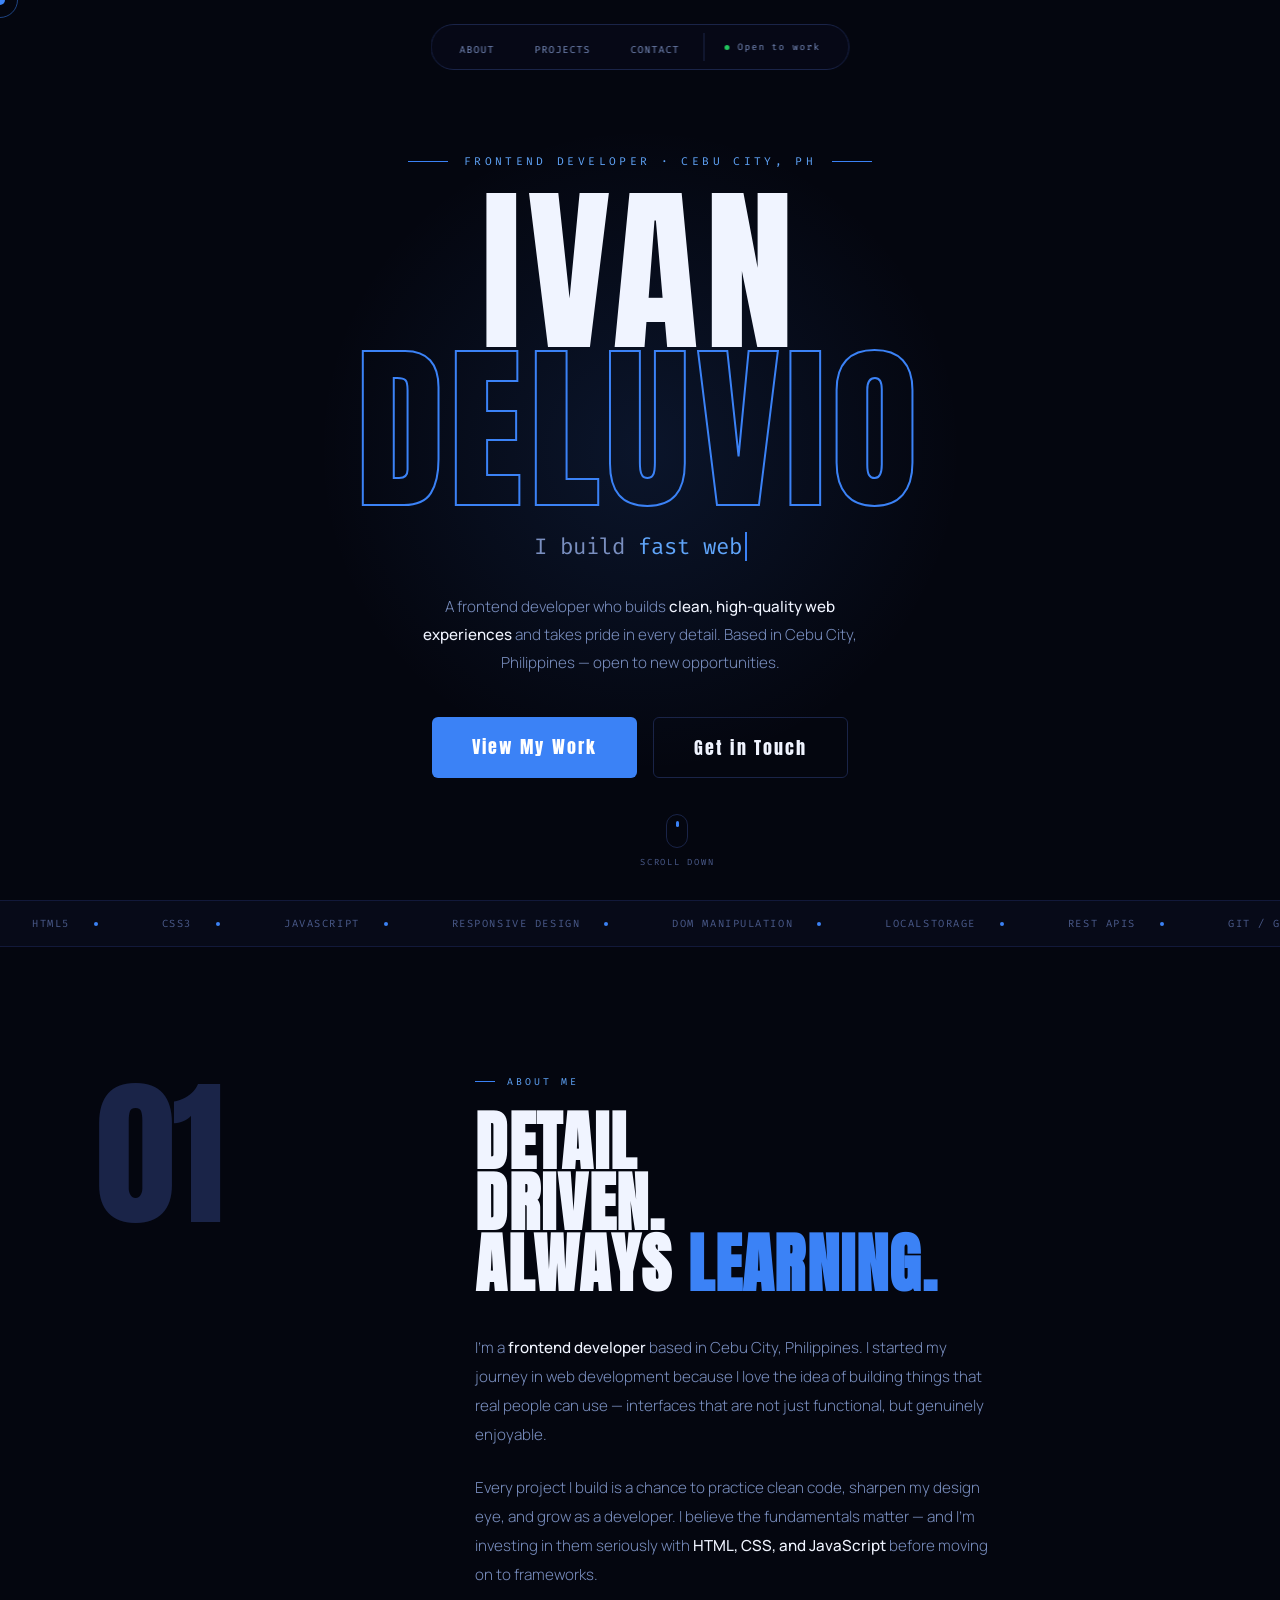
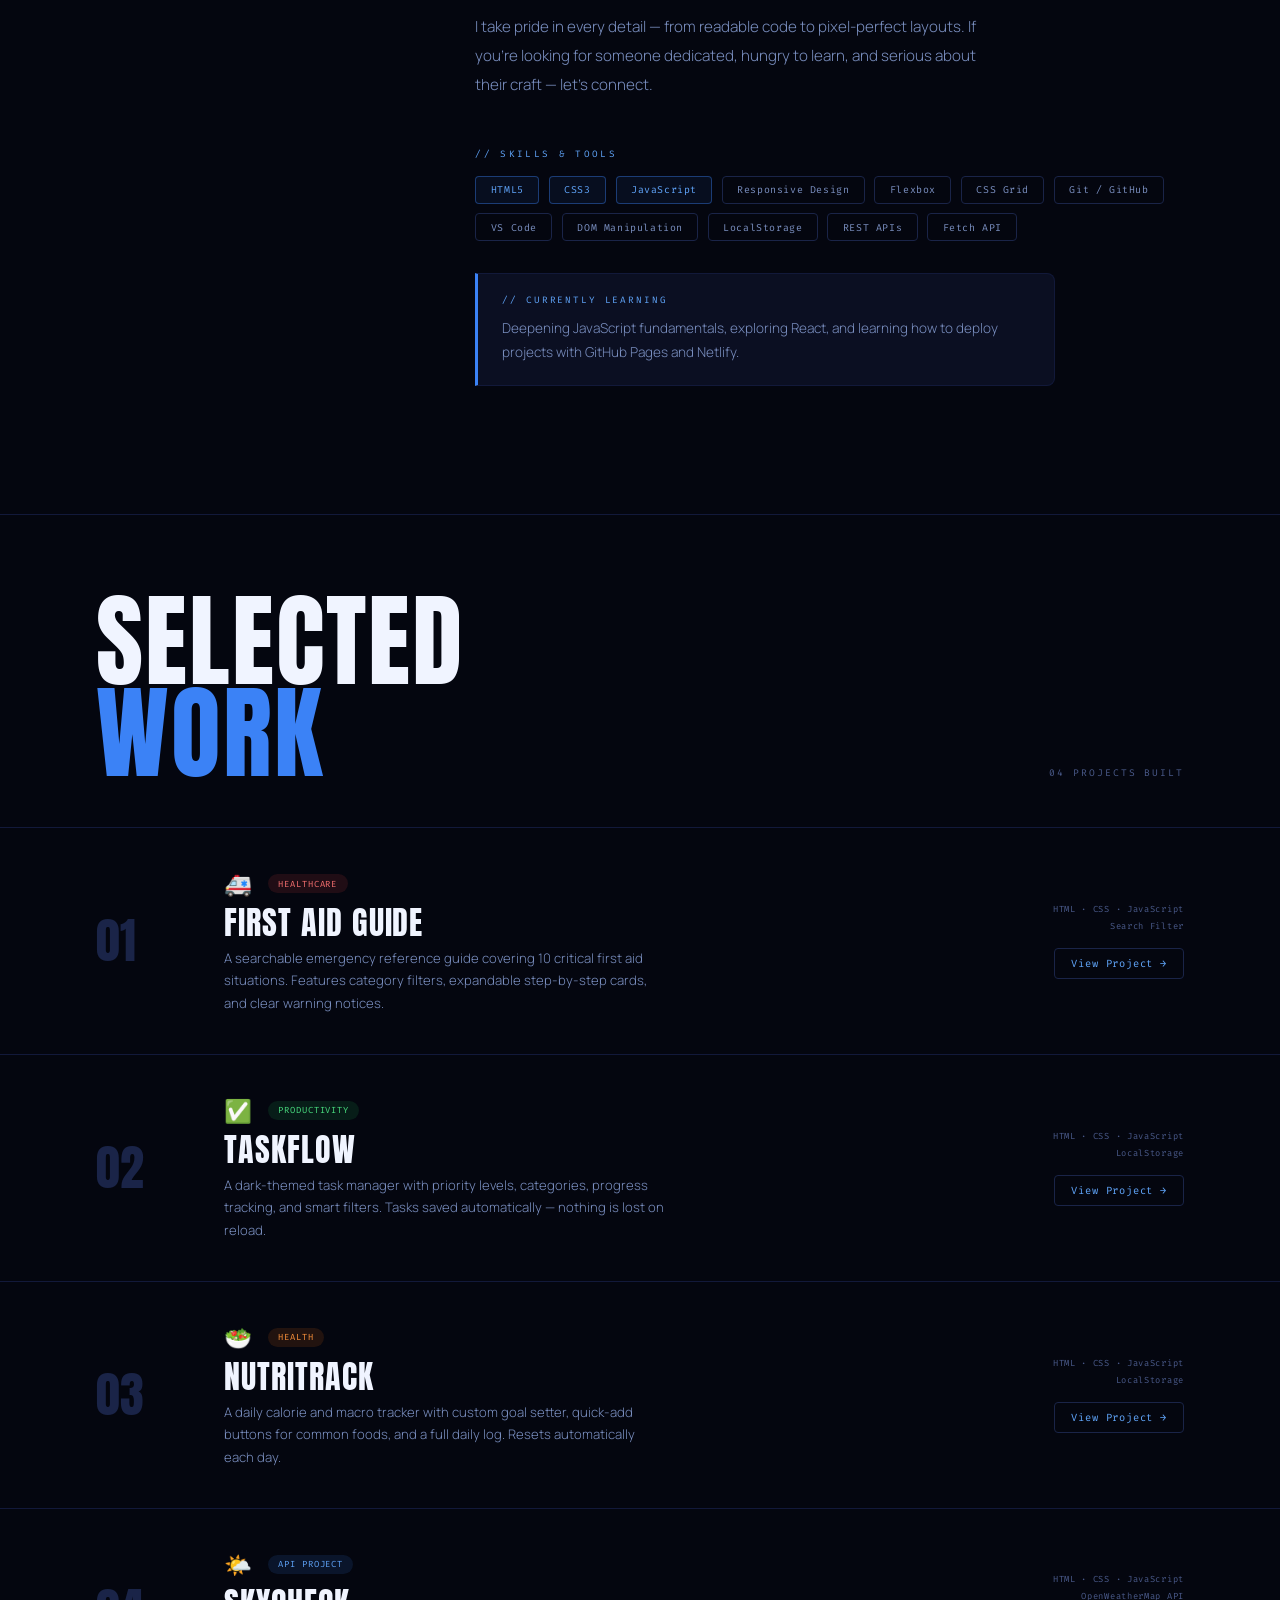
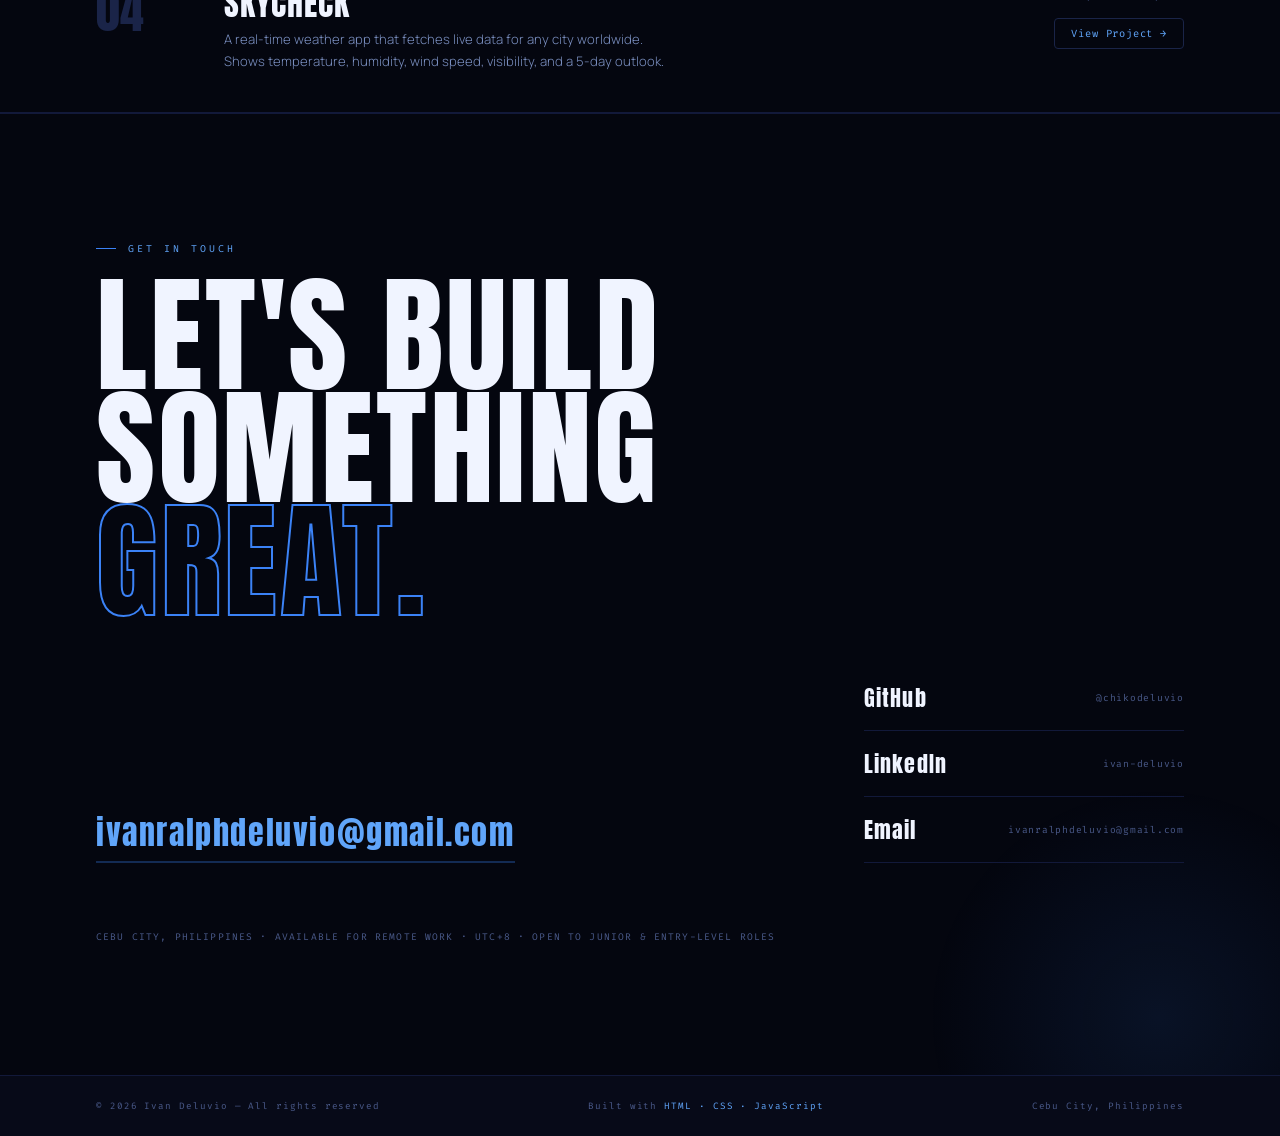
==== index.html @ 642cc17d "first commit" ====
<!DOCTYPE html>
<html lang="en">
<head>
<meta charset="UTF-8">
<meta name="viewport" content="width=device-width, initial-scale=1.0">
<title>Ivan Deluvio — Frontend Developer</title>
<link rel="preconnect" href="https://fonts.googleapis.com">
<link rel="preconnect" href="https://fonts.gstatic.com" crossorigin>
<link href="https://fonts.googleapis.com/css2?family=Anton&family=Manrope:wght@300;400;500;600&family=Fira+Code:wght@300;400&display=swap" rel="stylesheet">
<style>
*,*::before,*::after{box-sizing:border-box;margin:0;padding:0;}
:root{
  --bg:#04060f;--surface:#070a18;--surface2:#0b0f22;
  --border:#12193a;--border2:#1a2448;
  --blue:#3b82f6;--blue2:#60a5fa;--blue3:#93c5fd;
  --glow:rgba(59,130,246,0.18);--glow2:rgba(59,130,246,0.07);
  --text:#f0f4ff;--muted:#4a5a8a;--muted2:#7a8fc0;
  --anton:'Anton',sans-serif;--sans:'Manrope',sans-serif;--mono:'Fira Code',monospace;
}
html{scroll-behavior:smooth;}
body{background:var(--bg);color:var(--text);font-family:var(--sans);overflow-x:hidden;}
::selection{background:var(--blue);color:#fff;}

.progress-bar{position:fixed;top:0;left:0;height:2px;background:linear-gradient(90deg,var(--blue),var(--blue2));z-index:999;width:0%;box-shadow:0 0 10px var(--blue);}

.cursor{position:fixed;width:10px;height:10px;background:var(--blue);border-radius:50%;pointer-events:none;z-index:9999;transform:translate(-50%,-50%);transition:width .2s,height .2s;mix-blend-mode:screen;}
.cursor-ring{position:fixed;width:36px;height:36px;border:1px solid rgba(59,130,246,0.5);border-radius:50%;pointer-events:none;z-index:9998;transform:translate(-50%,-50%);}

nav{position:fixed;top:1.5rem;left:50%;transform:translateX(-50%);z-index:100;display:flex;align-items:center;background:rgba(7,10,24,0.88);backdrop-filter:blur(20px);border:1px solid var(--border2);border-radius:50px;padding:.5rem .5rem;animation:fadeDown .8s ease forwards;}
@keyframes fadeDown{from{opacity:0;transform:translateX(-50%) translateY(-20px);}to{opacity:1;transform:translateX(-50%) translateY(0);}}
.nav-links{display:flex;gap:0;list-style:none;}
.nav-links a{font-family:var(--mono);font-size:.62rem;color:var(--muted2);text-decoration:none;letter-spacing:.1em;text-transform:uppercase;padding:.5rem 1.25rem;border-radius:50px;transition:all .2s;}
.nav-links a:hover{color:white;background:var(--glow2);}
.nav-pill{display:flex;align-items:center;gap:.5rem;font-family:var(--mono);font-size:.58rem;color:var(--muted2);letter-spacing:.1em;padding:.5rem 1.25rem;border-left:1px solid var(--border2);margin-left:.25rem;}
.dot-live{width:5px;height:5px;border-radius:50%;background:#22c55e;animation:pulse 2s infinite;}
@keyframes pulse{0%,100%{opacity:1;transform:scale(1);}50%{opacity:.3;transform:scale(.6);}}

.hero{min-height:100vh;display:flex;flex-direction:column;align-items:center;justify-content:center;text-align:center;padding:6rem 2rem 4rem;position:relative;overflow:hidden;}
.hero-glow{position:absolute;top:50%;left:50%;transform:translate(-50%,-50%);width:700px;height:700px;border-radius:50%;background:radial-gradient(circle,rgba(59,130,246,.12) 0%,transparent 65%);pointer-events:none;animation:breathe 6s ease-in-out infinite;}
@keyframes breathe{0%,100%{transform:translate(-50%,-50%) scale(1);opacity:.8;}50%{transform:translate(-50%,-50%) scale(1.15);opacity:1;}}
.particles{position:absolute;inset:0;pointer-events:none;}
.p{position:absolute;border-radius:50%;background:var(--blue);opacity:0;animation:floatP var(--dur) ease-in-out infinite var(--delay);}
@keyframes floatP{0%{opacity:0;transform:translateY(0) scale(0);}20%{opacity:.6;}80%{opacity:.3;}100%{opacity:0;transform:translateY(-120px) scale(1.2);}}

.hero-eyebrow{font-family:var(--mono);font-size:.7rem;color:var(--blue2);letter-spacing:.3em;text-transform:uppercase;margin-bottom:1.5rem;display:flex;align-items:center;justify-content:center;gap:1rem;opacity:0;animation:fadeUp .6s ease .3s forwards;}
.eyebrow-line{width:40px;height:1px;background:var(--blue);display:block;}
.hero-name{font-family:var(--anton);font-size:clamp(5rem,14vw,14rem);line-height:.88;letter-spacing:.03em;color:var(--text);opacity:0;animation:heroSlam .7s cubic-bezier(.22,.61,.36,1) .4s forwards;}
@keyframes heroSlam{0%{opacity:0;transform:scale(1.08) translateY(20px);}100%{opacity:1;transform:scale(1) translateY(0);}}
.hero-name .first{display:block;}
.hero-name .last{display:block;color:transparent;-webkit-text-stroke:2px var(--blue);position:relative;}
.hero-name .last::after{content:'DELUVIO';position:absolute;inset:0;color:var(--blue2);clip-path:inset(0 100% 0 0);animation:shimmer 4s ease 1.5s infinite;-webkit-text-stroke:0;}
@keyframes shimmer{0%{clip-path:inset(0 100% 0 0);}40%{clip-path:inset(0 0% 0 0);}60%{clip-path:inset(0 0% 0 0);}100%{clip-path:inset(0 0 0 100%);}}

.hero-typing{font-family:var(--mono);font-size:clamp(1rem,2vw,1.4rem);color:var(--muted2);margin-top:1.5rem;opacity:0;animation:fadeUp .6s ease .7s forwards;}
.typing-word{color:var(--blue2);border-right:2px solid var(--blue);padding-right:3px;animation:blink .75s step-end infinite;}
@keyframes blink{0%,100%{border-color:var(--blue);}50%{border-color:transparent;}}

.hero-desc{max-width:52ch;margin:2rem auto 0;font-size:.95rem;color:var(--muted2);line-height:1.85;font-weight:300;opacity:0;animation:fadeUp .6s ease .9s forwards;}
.hero-desc strong{color:var(--text);font-weight:500;}

.hero-ctas{display:flex;gap:1rem;margin-top:2.5rem;justify-content:center;flex-wrap:wrap;opacity:0;animation:fadeUp .6s ease 1.1s forwards;}

.btn-main{background:var(--blue);color:white;padding:1rem 2.5rem;border-radius:6px;font-family:var(--anton);font-size:1.1rem;letter-spacing:.12em;text-decoration:none;border:none;cursor:pointer;transition:all .2s;position:relative;overflow:hidden;}
.btn-main:hover{transform:translateY(-3px);box-shadow:0 12px 40px rgba(59,130,246,.4);}
.btn-sec{background:transparent;color:var(--text);padding:1rem 2.5rem;border-radius:6px;font-family:var(--anton);font-size:1.1rem;letter-spacing:.12em;text-decoration:none;border:1px solid var(--border2);transition:all .2s;}
.btn-sec:hover{border-color:var(--blue);color:var(--blue2);transform:translateY(-3px);}

.scroll-hint{position:absolute;bottom:2rem;left:50%;transform:translateX(-50%);display:flex;flex-direction:column;align-items:center;gap:.5rem;opacity:0;animation:fadeUp .6s ease 1.5s forwards;}
.scroll-hint span{font-family:var(--mono);font-size:.55rem;color:var(--muted);letter-spacing:.2em;text-transform:uppercase;}
.scroll-mouse{width:22px;height:34px;border:1px solid var(--border2);border-radius:12px;display:flex;justify-content:center;padding-top:6px;}
.scroll-wheel{width:3px;height:6px;background:var(--blue);border-radius:2px;animation:scrollDown 1.5s ease infinite;}
@keyframes scrollDown{0%{transform:translateY(0);opacity:1;}100%{transform:translateY(10px);opacity:0;}}

.marquee-strip{border-top:1px solid var(--border);border-bottom:1px solid var(--border);overflow:hidden;padding:1rem 0;background:var(--surface);}
.marquee-track{display:flex;width:max-content;animation:marquee 25s linear infinite;}
.marquee-item{display:flex;align-items:center;gap:1.5rem;padding:0 2rem;white-space:nowrap;font-family:var(--mono);font-size:.65rem;color:var(--muted);letter-spacing:.15em;text-transform:uppercase;}
.marquee-dot{width:4px;height:4px;border-radius:50%;background:var(--blue);flex-shrink:0;}
@keyframes marquee{0%{transform:translateX(0);}100%{transform:translateX(-50%);}}

.about-section{padding:8rem 6rem;display:grid;grid-template-columns:.4fr 1fr;gap:6rem;align-items:start;border-bottom:1px solid var(--border);}
.about-number{font-family:var(--anton);font-size:10rem;color:var(--border2);line-height:1;letter-spacing:-.02em;user-select:none;position:sticky;top:6rem;}
.section-eyebrow{font-family:var(--mono);font-size:.62rem;color:var(--blue2);letter-spacing:.3em;text-transform:uppercase;margin-bottom:1.5rem;display:flex;align-items:center;gap:.75rem;}
.section-eyebrow::before{content:'';width:20px;height:1px;background:var(--blue);}
.about-headline{font-family:var(--anton);font-size:clamp(3rem,5vw,5rem);line-height:.95;letter-spacing:.02em;color:var(--text);margin-bottom:2.5rem;}
.about-headline .blue{color:var(--blue);}
.about-text{font-size:.95rem;color:var(--muted2);line-height:1.9;font-weight:300;margin-bottom:1.5rem;max-width:58ch;}
.about-text strong{color:var(--text);font-weight:500;}
.skills-block{margin-top:3rem;}
.skills-title{font-family:var(--mono);font-size:.58rem;color:var(--blue2);letter-spacing:.25em;text-transform:uppercase;margin-bottom:1rem;}
.skills-wrap{display:flex;flex-wrap:wrap;gap:.6rem;margin-bottom:2rem;}
.s-tag{font-family:var(--mono);font-size:.62rem;color:var(--muted2);border:1px solid var(--border2);padding:.4rem .9rem;border-radius:4px;letter-spacing:.06em;transition:all .2s;cursor:default;}
.s-tag:hover{border-color:var(--blue);color:var(--blue2);background:var(--glow2);}
.s-tag.hi{border-color:rgba(59,130,246,.4);color:var(--blue2);background:var(--glow2);}
.learning-box{background:var(--surface2);border:1px solid var(--border);border-left:3px solid var(--blue);padding:1.25rem 1.5rem;border-radius:0 8px 8px 0;max-width:58ch;}
.learning-box .l-title{font-family:var(--mono);font-size:.58rem;color:var(--blue2);letter-spacing:.2em;text-transform:uppercase;margin-bottom:.6rem;}
.learning-box p{font-size:.85rem;color:var(--muted2);line-height:1.8;font-weight:300;}

.projects-section{border-bottom:1px solid var(--border);}
.projects-header{padding:5rem 6rem 3rem;display:flex;justify-content:space-between;align-items:flex-end;border-bottom:1px solid var(--border);}
.projects-title{font-family:var(--anton);font-size:clamp(4rem,8vw,8rem);color:var(--text);line-height:.9;letter-spacing:.02em;}
.projects-title span{color:var(--blue);display:block;}
.projects-meta{font-family:var(--mono);font-size:.6rem;color:var(--muted);letter-spacing:.2em;text-transform:uppercase;}

.project-row{display:grid;grid-template-columns:80px 1fr auto;align-items:center;gap:3rem;padding:2.5rem 6rem;border-bottom:1px solid var(--border);transition:background .25s;cursor:default;position:relative;overflow:hidden;}
.project-row::after{content:'';position:absolute;bottom:0;left:0;width:0;height:2px;background:var(--blue);transition:width .4s ease;}
.project-row:hover{background:var(--glow2);}
.project-row:hover::after{width:100%;}
.p-num{font-family:var(--anton);font-size:3rem;color:var(--border2);line-height:1;transition:color .25s;}
.project-row:hover .p-num{color:var(--blue);}
.p-top{display:flex;align-items:center;gap:1rem;margin-bottom:.5rem;}
.p-icon{font-size:1.4rem;}
.p-badge{font-family:var(--mono);font-size:.55rem;letter-spacing:.1em;text-transform:uppercase;padding:.2rem .65rem;border-radius:20px;}
.b-red{background:rgba(239,68,68,.12);color:#f87171;}
.b-green{background:rgba(34,197,94,.12);color:#4ade80;}
.b-orange{background:rgba(249,115,22,.12);color:#fb923c;}
.b-blue{background:rgba(59,130,246,.12);color:var(--blue2);}
.p-title{font-family:var(--anton);font-size:2rem;color:var(--text);letter-spacing:.03em;line-height:1;margin-bottom:.5rem;transition:color .2s;}
.project-row:hover .p-title{color:var(--blue2);}
.p-desc{font-size:.82rem;color:var(--muted2);line-height:1.7;font-weight:300;max-width:55ch;}
.p-right{display:flex;flex-direction:column;align-items:flex-end;gap:1rem;}
.p-stack{display:flex;flex-direction:column;gap:.3rem;align-items:flex-end;}
.p-stack span{font-family:var(--mono);font-size:.55rem;color:var(--muted);letter-spacing:.08em;}
.p-link{font-family:var(--mono);font-size:.65rem;color:var(--blue2);text-decoration:none;letter-spacing:.08em;border:1px solid var(--border2);padding:.5rem 1rem;border-radius:4px;transition:all .2s;white-space:nowrap;}
.p-link:hover{border-color:var(--blue);background:var(--glow2);}

.contact-section{min-height:80vh;display:flex;flex-direction:column;justify-content:center;padding:8rem 6rem;position:relative;overflow:hidden;}
.contact-glow{position:absolute;bottom:-20%;right:-10%;width:500px;height:500px;border-radius:50%;background:radial-gradient(circle,rgba(59,130,246,.1) 0%,transparent 65%);pointer-events:none;}
.contact-eyebrow{font-family:var(--mono);font-size:.62rem;color:var(--blue2);letter-spacing:.3em;text-transform:uppercase;margin-bottom:1.5rem;display:flex;align-items:center;gap:.75rem;}
.contact-eyebrow::before{content:'';width:20px;height:1px;background:var(--blue);}
.contact-headline{font-family:var(--anton);font-size:clamp(4rem,10vw,10rem);line-height:.88;letter-spacing:.02em;color:var(--text);margin-bottom:3rem;}
.contact-headline .outline{color:transparent;-webkit-text-stroke:2px var(--blue);}
.contact-row{display:flex;justify-content:space-between;align-items:flex-end;flex-wrap:wrap;gap:3rem;}
.contact-email-link{font-family:var(--anton);font-size:clamp(1.2rem,2.5vw,2rem);color:var(--blue2);text-decoration:none;letter-spacing:.05em;border-bottom:2px solid rgba(59,130,246,.3);padding-bottom:4px;transition:all .2s;}
.contact-email-link:hover{color:white;border-color:var(--blue);}
.contact-links{display:flex;flex-direction:column;}
.c-link{display:flex;justify-content:space-between;align-items:center;text-decoration:none;padding:1rem 0;border-bottom:1px solid var(--border);gap:3rem;transition:padding-left .25s;min-width:320px;}
.c-link:hover{padding-left:.75rem;}
.c-platform{font-family:var(--anton);font-size:1.4rem;color:var(--text);transition:color .2s;letter-spacing:.05em;}
.c-link:hover .c-platform{color:var(--blue2);}
.c-handle{font-family:var(--mono);font-size:.6rem;color:var(--muted);letter-spacing:.08em;}
.contact-note{margin-top:4rem;font-family:var(--mono);font-size:.6rem;color:var(--muted);letter-spacing:.12em;text-transform:uppercase;line-height:2;}

footer{background:var(--surface);border-top:1px solid var(--border);padding:1.5rem 6rem;display:flex;justify-content:space-between;align-items:center;flex-wrap:wrap;gap:.5rem;}
footer p{font-family:var(--mono);font-size:.58rem;color:var(--muted);letter-spacing:.1em;}
.blue-text{color:var(--blue2);}

.reveal{opacity:0;transform:translateY(30px);transition:opacity .8s ease,transform .8s ease;}
.reveal.visible{opacity:1;transform:translateY(0);}
.reveal-left{opacity:0;transform:translateX(-30px);transition:opacity .8s ease,transform .8s ease;}
.reveal-left.visible{opacity:1;transform:translateX(0);}

@keyframes fadeUp{from{opacity:0;transform:translateY(20px);}to{opacity:1;transform:translateY(0);}}
</style>
</head>
<body>

<div class="progress-bar" id="progressBar"></div>
<div class="cursor" id="cursor"></div>
<div class="cursor-ring" id="cursorRing"></div>

<nav>
  <ul class="nav-links">
    <li><a href="#about">About</a></li>
    <li><a href="#projects">Projects</a></li>
    <li><a href="#contact">Contact</a></li>
  </ul>
  <div class="nav-pill">
    <div class="dot-live"></div>
    Open to work
  </div>
</nav>

<section class="hero" id="home">
  <div class="hero-glow"></div>
  <div class="particles" id="particles"></div>
  <div class="hero-eyebrow">
    <span class="eyebrow-line"></span>
    Frontend Developer · Cebu City, PH
    <span class="eyebrow-line"></span>
  </div>
  <div class="hero-name">
    <span class="first">IVAN</span>
    <span class="last">DELUVIO</span>
  </div>
  <div class="hero-typing">
    I build <span class="typing-word" id="typingEl"></span>
  </div>
  <p class="hero-desc">
    A frontend developer who builds <strong>clean, high-quality web experiences</strong> and takes pride in every detail. Based in Cebu City, Philippines — open to new opportunities.
  </p>
  <div class="hero-ctas">
    <a href="#projects" class="btn-main">View My Work</a>
    <a href="#contact" class="btn-sec">Get in Touch</a>
  </div>
  <div class="scroll-hint">
    <div class="scroll-mouse"><div class="scroll-wheel"></div></div>
    <span>Scroll down</span>
  </div>
</section>

<div class="marquee-strip">
  <div class="marquee-track">
    <div class="marquee-item"><span>HTML5</span><div class="marquee-dot"></div></div>
    <div class="marquee-item"><span>CSS3</span><div class="marquee-dot"></div></div>
    <div class="marquee-item"><span>JavaScript</span><div class="marquee-dot"></div></div>
    <div class="marquee-item"><span>Responsive Design</span><div class="marquee-dot"></div></div>
    <div class="marquee-item"><span>DOM Manipulation</span><div class="marquee-dot"></div></div>
    <div class="marquee-item"><span>LocalStorage</span><div class="marquee-dot"></div></div>
    <div class="marquee-item"><span>REST APIs</span><div class="marquee-dot"></div></div>
    <div class="marquee-item"><span>Git / GitHub</span><div class="marquee-dot"></div></div>
    <div class="marquee-item"><span>VS Code</span><div class="marquee-dot"></div></div>
    <div class="marquee-item"><span>Ivan Deluvio</span><div class="marquee-dot"></div></div>
    <div class="marquee-item"><span>HTML5</span><div class="marquee-dot"></div></div>
    <div class="marquee-item"><span>CSS3</span><div class="marquee-dot"></div></div>
    <div class="marquee-item"><span>JavaScript</span><div class="marquee-dot"></div></div>
    <div class="marquee-item"><span>Responsive Design</span><div class="marquee-dot"></div></div>
    <div class="marquee-item"><span>DOM Manipulation</span><div class="marquee-dot"></div></div>
    <div class="marquee-item"><span>LocalStorage</span><div class="marquee-dot"></div></div>
    <div class="marquee-item"><span>REST APIs</span><div class="marquee-dot"></div></div>
    <div class="marquee-item"><span>Git / GitHub</span><div class="marquee-dot"></div></div>
    <div class="marquee-item"><span>VS Code</span><div class="marquee-dot"></div></div>
    <div class="marquee-item"><span>Ivan Deluvio</span><div class="marquee-dot"></div></div>
  </div>
</div>

<section id="about" class="about-section">
  <div class="about-number reveal-left">01</div>
  <div class="about-content">
    <div class="section-eyebrow reveal">About Me</div>
    <h2 class="about-headline reveal">DETAIL<br>DRIVEN.<br>ALWAYS <span class="blue">LEARNING.</span></h2>
    <p class="about-text reveal">I'm a <strong>frontend developer</strong> based in Cebu City, Philippines. I started my journey in web development because I love the idea of building things that real people can use — interfaces that are not just functional, but genuinely enjoyable.</p>
    <p class="about-text reveal">Every project I build is a chance to practice clean code, sharpen my design eye, and grow as a developer. I believe the fundamentals matter — and I'm investing in them seriously with <strong>HTML, CSS, and JavaScript</strong> before moving on to frameworks.</p>
    <p class="about-text reveal">I take pride in every detail — from readable code to pixel-perfect layouts. If you're looking for someone dedicated, hungry to learn, and serious about their craft — let's connect.</p>
    <div class="skills-block reveal">
      <div class="skills-title">// Skills & Tools</div>
      <div class="skills-wrap">
        <span class="s-tag hi">HTML5</span><span class="s-tag hi">CSS3</span><span class="s-tag hi">JavaScript</span>
        <span class="s-tag">Responsive Design</span><span class="s-tag">Flexbox</span><span class="s-tag">CSS Grid</span>
        <span class="s-tag">Git / GitHub</span><span class="s-tag">VS Code</span><span class="s-tag">DOM Manipulation</span>
        <span class="s-tag">LocalStorage</span><span class="s-tag">REST APIs</span><span class="s-tag">Fetch API</span>
      </div>
      <div class="learning-box">
        <div class="l-title">// Currently learning</div>
        <p>Deepening JavaScript fundamentals, exploring React, and learning how to deploy projects with GitHub Pages and Netlify.</p>
      </div>
    </div>
  </div>
</section>

<section id="projects" class="projects-section">
  <div class="projects-header reveal">
    <div class="projects-title">SELECTED<br><span>WORK</span></div>
    <div class="projects-meta">04 Projects Built</div>
  </div>
  <div class="projects-list">
    <div class="project-row reveal">
      <div class="p-num">01</div>
      <div class="p-body">
        <div class="p-top"><div class="p-icon">🚑</div><span class="p-badge b-red">Healthcare</span></div>
        <div class="p-title">FIRST AID GUIDE</div>
        <p class="p-desc">A searchable emergency reference guide covering 10 critical first aid situations. Features category filters, expandable step-by-step cards, and clear warning notices.</p>
      </div>
      <div class="p-right">
        <div class="p-stack"><span>HTML · CSS · JavaScript</span><span>Search Filter</span></div>
        <a href="first-aid-guide.html" class="p-link" target="_blank">View Project →</a>
      </div>
    </div>
    <div class="project-row reveal">
      <div class="p-num">02</div>
      <div class="p-body">
        <div class="p-top"><div class="p-icon">✅</div><span class="p-badge b-green">Productivity</span></div>
        <div class="p-title">TASKFLOW</div>
        <p class="p-desc">A dark-themed task manager with priority levels, categories, progress tracking, and smart filters. Tasks saved automatically — nothing is lost on reload.</p>
      </div>
      <div class="p-right">
        <div class="p-stack"><span>HTML · CSS · JavaScript</span><span>LocalStorage</span></div>
        <a href="todo-list.html" class="p-link" target="_blank">View Project →</a>
      </div>
    </div>
    <div class="project-row reveal">
      <div class="p-num">03</div>
      <div class="p-body">
        <div class="p-top"><div class="p-icon">🥗</div><span class="p-badge b-orange">Health</span></div>
        <div class="p-title">NUTRITRACK</div>
        <p class="p-desc">A daily calorie and macro tracker with custom goal setter, quick-add buttons for common foods, and a full daily log. Resets automatically each day.</p>
      </div>
      <div class="p-right">
        <div class="p-stack"><span>HTML · CSS · JavaScript</span><span>LocalStorage</span></div>
        <a href="calorie-counter.html" class="p-link" target="_blank">View Project →</a>
      </div>
    </div>
    <div class="project-row reveal">
      <div class="p-num">04</div>
      <div class="p-body">
        <div class="p-top"><div class="p-icon">🌤️</div><span class="p-badge b-blue">API Project</span></div>
        <div class="p-title">SKYCHECK</div>
        <p class="p-desc">A real-time weather app that fetches live data for any city worldwide. Shows temperature, humidity, wind speed, visibility, and a 5-day outlook.</p>
      </div>
      <div class="p-right">
        <div class="p-stack"><span>HTML · CSS · JavaScript</span><span>OpenWeatherMap API</span></div>
        <a href="weather-app.html" class="p-link" target="_blank">View Project →</a>
      </div>
    </div>
  </div>
</section>

<section id="contact" class="contact-section">
  <div class="contact-glow"></div>
  <div class="contact-eyebrow reveal">Get in touch</div>
  <div class="contact-headline reveal">LET'S BUILD<br>SOMETHING<br><span class="outline">GREAT.</span></div>
  <div class="contact-row reveal">
    <a href="mailto:ivanralphdeluvio@gmail.com" class="contact-email-link">ivanralphdeluvio@gmail.com</a>
    <div class="contact-links">
      <a href="https://github.com/chikodeluvio" target="_blank" class="c-link">
        <span class="c-platform">GitHub</span><span class="c-handle">@chikodeluvio</span>
      </a>
      <a href="https://www.linkedin.com/in/ivan-deluvio-06b5813b2" target="_blank" class="c-link">
        <span class="c-platform">LinkedIn</span><span class="c-handle">ivan-deluvio</span>
      </a>
      <a href="mailto:ivanralphdeluvio@gmail.com" class="c-link">
        <span class="c-platform">Email</span><span class="c-handle">ivanralphdeluvio@gmail.com</span>
      </a>
    </div>
  </div>
  <div class="contact-note reveal">Cebu City, Philippines · Available for remote work · UTC+8 · Open to junior & entry-level roles</div>
</section>

<footer>
  <p>© 2026 Ivan Deluvio — All rights reserved</p>
  <p>Built with <span class="blue-text">HTML · CSS · JavaScript</span></p>
  <p>Cebu City, Philippines</p>
</footer>

<script>
const cursor=document.getElementById('cursor');
const ring=document.getElementById('cursorRing');
let mx=0,my=0,rx=0,ry=0;
document.addEventListener('mousemove',e=>{mx=e.clientX;my=e.clientY;cursor.style.left=mx+'px';cursor.style.top=my+'px';});
function animRing(){rx+=(mx-rx)*.12;ry+=(my-ry)*.12;ring.style.left=rx+'px';ring.style.top=ry+'px';requestAnimationFrame(animRing);}
animRing();
document.querySelectorAll('a,button').forEach(el=>{
  el.addEventListener('mouseenter',()=>{cursor.style.width='16px';cursor.style.height='16px';ring.style.width='50px';ring.style.height='50px';});
  el.addEventListener('mouseleave',()=>{cursor.style.width='10px';cursor.style.height='10px';ring.style.width='36px';ring.style.height='36px';});
});

window.addEventListener('scroll',()=>{
  const pct=(window.scrollY/(document.body.scrollHeight-window.innerHeight))*100;
  document.getElementById('progressBar').style.width=pct+'%';
});

const phrases=['fast web apps.','clean interfaces.','real products.','things people love.','with HTML & CSS.'];
let pi=0,ci=0,del=false;
const tel=document.getElementById('typingEl');
function type(){
  const cur=phrases[pi];
  tel.textContent=del?cur.substring(0,ci-1):cur.substring(0,ci+1);
  del?ci--:ci++;
  let spd=del?45:85;
  if(!del&&ci===cur.length){spd=1800;del=true;}
  else if(del&&ci===0){del=false;pi=(pi+1)%phrases.length;spd=350;}
  setTimeout(type,spd);
}
setTimeout(type,1400);

const pc=document.getElementById('particles');
for(let i=0;i<18;i++){
  const p=document.createElement('div');
  p.className='p';
  const sz=Math.random()*4+2;
  p.style.cssText=`width:${sz}px;height:${sz}px;left:${Math.random()*100}%;bottom:${Math.random()*40}%;--dur:${Math.random()*4+4}s;--delay:${Math.random()*5}s;`;
  pc.appendChild(p);
}

const obs=new IntersectionObserver(entries=>{
  entries.forEach((e,i)=>{
    if(e.isIntersecting){setTimeout(()=>e.target.classList.add('visible'),i*100);obs.unobserve(e.target);}
  });
},{threshold:.1});
document.querySelectorAll('.reveal,.reveal-left').forEach(el=>obs.observe(el));
</script>
</body>
</html>
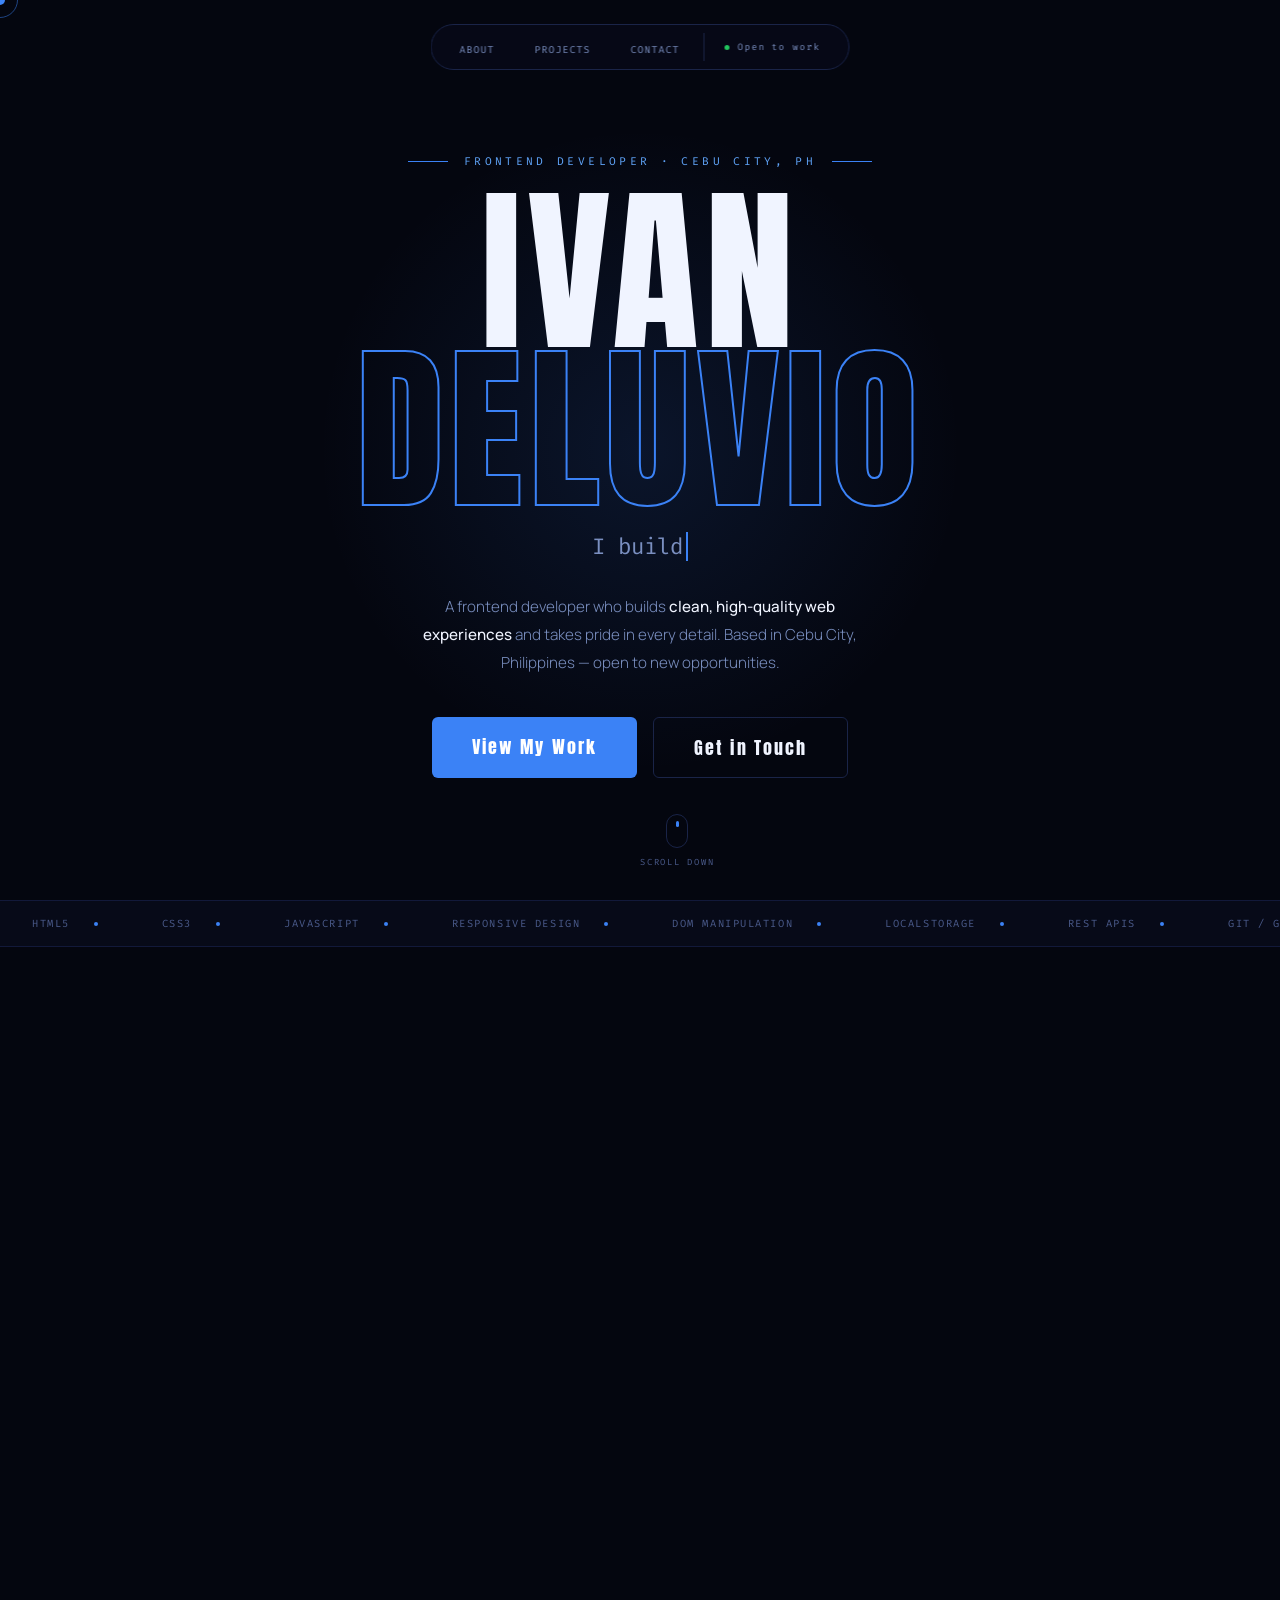
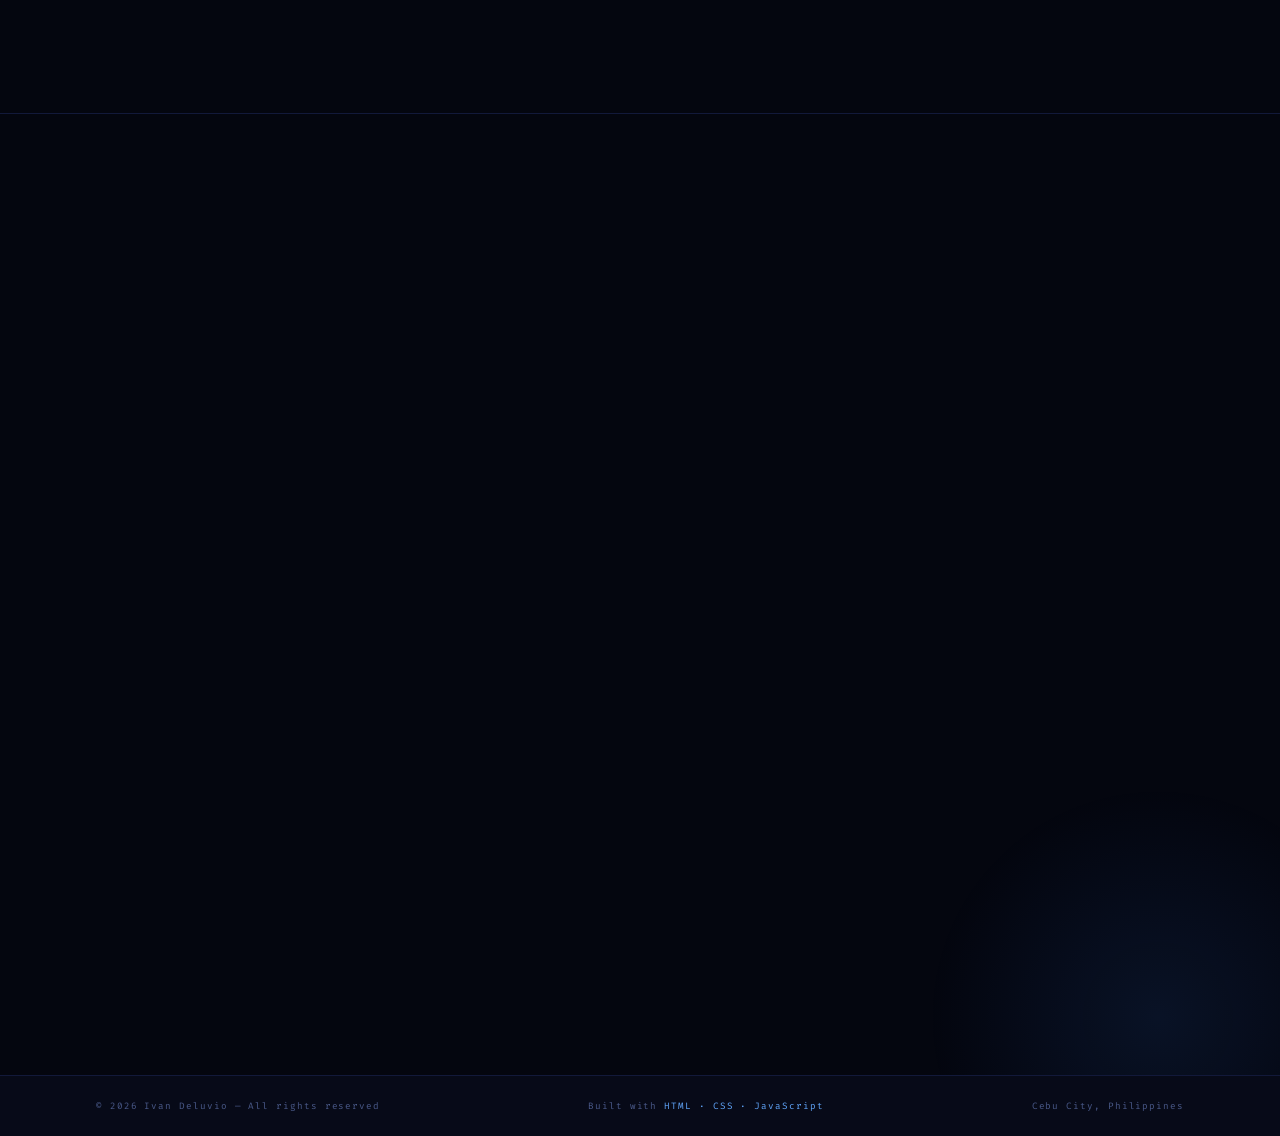
==== commit 0a8b60ee: "separate CSS and JS files for all projects" ====
--- a/index.html
+++ b/index.html
@@ -331,52 +331,6 @@
   <p>Cebu City, Philippines</p>
 </footer>
 
-<script>
-const cursor=document.getElementById('cursor');
-const ring=document.getElementById('cursorRing');
-let mx=0,my=0,rx=0,ry=0;
-document.addEventListener('mousemove',e=>{mx=e.clientX;my=e.clientY;cursor.style.left=mx+'px';cursor.style.top=my+'px';});
-function animRing(){rx+=(mx-rx)*.12;ry+=(my-ry)*.12;ring.style.left=rx+'px';ring.style.top=ry+'px';requestAnimationFrame(animRing);}
-animRing();
-document.querySelectorAll('a,button').forEach(el=>{
-  el.addEventListener('mouseenter',()=>{cursor.style.width='16px';cursor.style.height='16px';ring.style.width='50px';ring.style.height='50px';});
-  el.addEventListener('mouseleave',()=>{cursor.style.width='10px';cursor.style.height='10px';ring.style.width='36px';ring.style.height='36px';});
-});
-
-window.addEventListener('scroll',()=>{
-  const pct=(window.scrollY/(document.body.scrollHeight-window.innerHeight))*100;
-  document.getElementById('progressBar').style.width=pct+'%';
-});
-
-const phrases=['fast web apps.','clean interfaces.','real products.','things people love.','with HTML & CSS.'];
-let pi=0,ci=0,del=false;
-const tel=document.getElementById('typingEl');
-function type(){
-  const cur=phrases[pi];
-  tel.textContent=del?cur.substring(0,ci-1):cur.substring(0,ci+1);
-  del?ci--:ci++;
-  let spd=del?45:85;
-  if(!del&&ci===cur.length){spd=1800;del=true;}
-  else if(del&&ci===0){del=false;pi=(pi+1)%phrases.length;spd=350;}
-  setTimeout(type,spd);
-}
-setTimeout(type,1400);
-
-const pc=document.getElementById('particles');
-for(let i=0;i<18;i++){
-  const p=document.createElement('div');
-  p.className='p';
-  const sz=Math.random()*4+2;
-  p.style.cssText=`width:${sz}px;height:${sz}px;left:${Math.random()*100}%;bottom:${Math.random()*40}%;--dur:${Math.random()*4+4}s;--delay:${Math.random()*5}s;`;
-  pc.appendChild(p);
-}
-
-const obs=new IntersectionObserver(entries=>{
-  entries.forEach((e,i)=>{
-    if(e.isIntersecting){setTimeout(()=>e.target.classList.add('visible'),i*100);obs.unobserve(e.target);}
-  });
-},{threshold:.1});
-document.querySelectorAll('.reveal,.reveal-left').forEach(el=>obs.observe(el));
-</script>
+
 </body>
 </html>
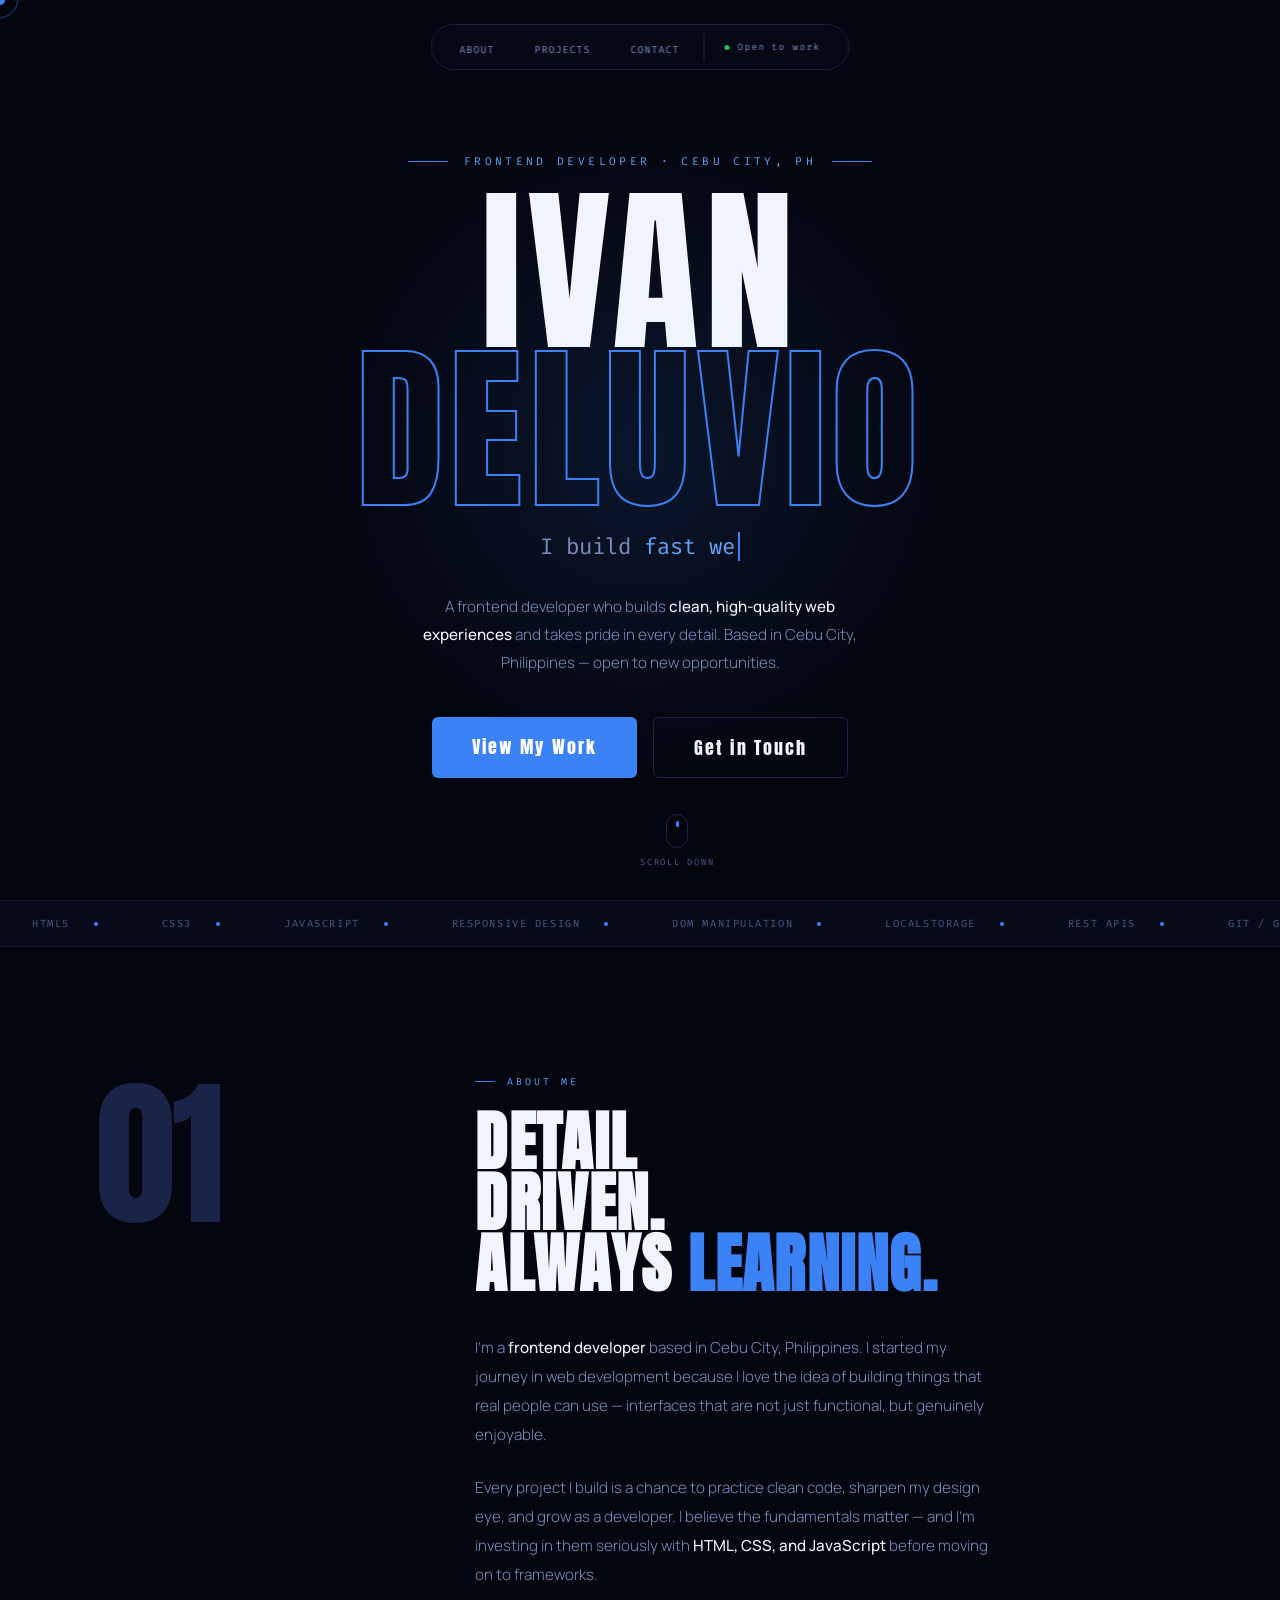
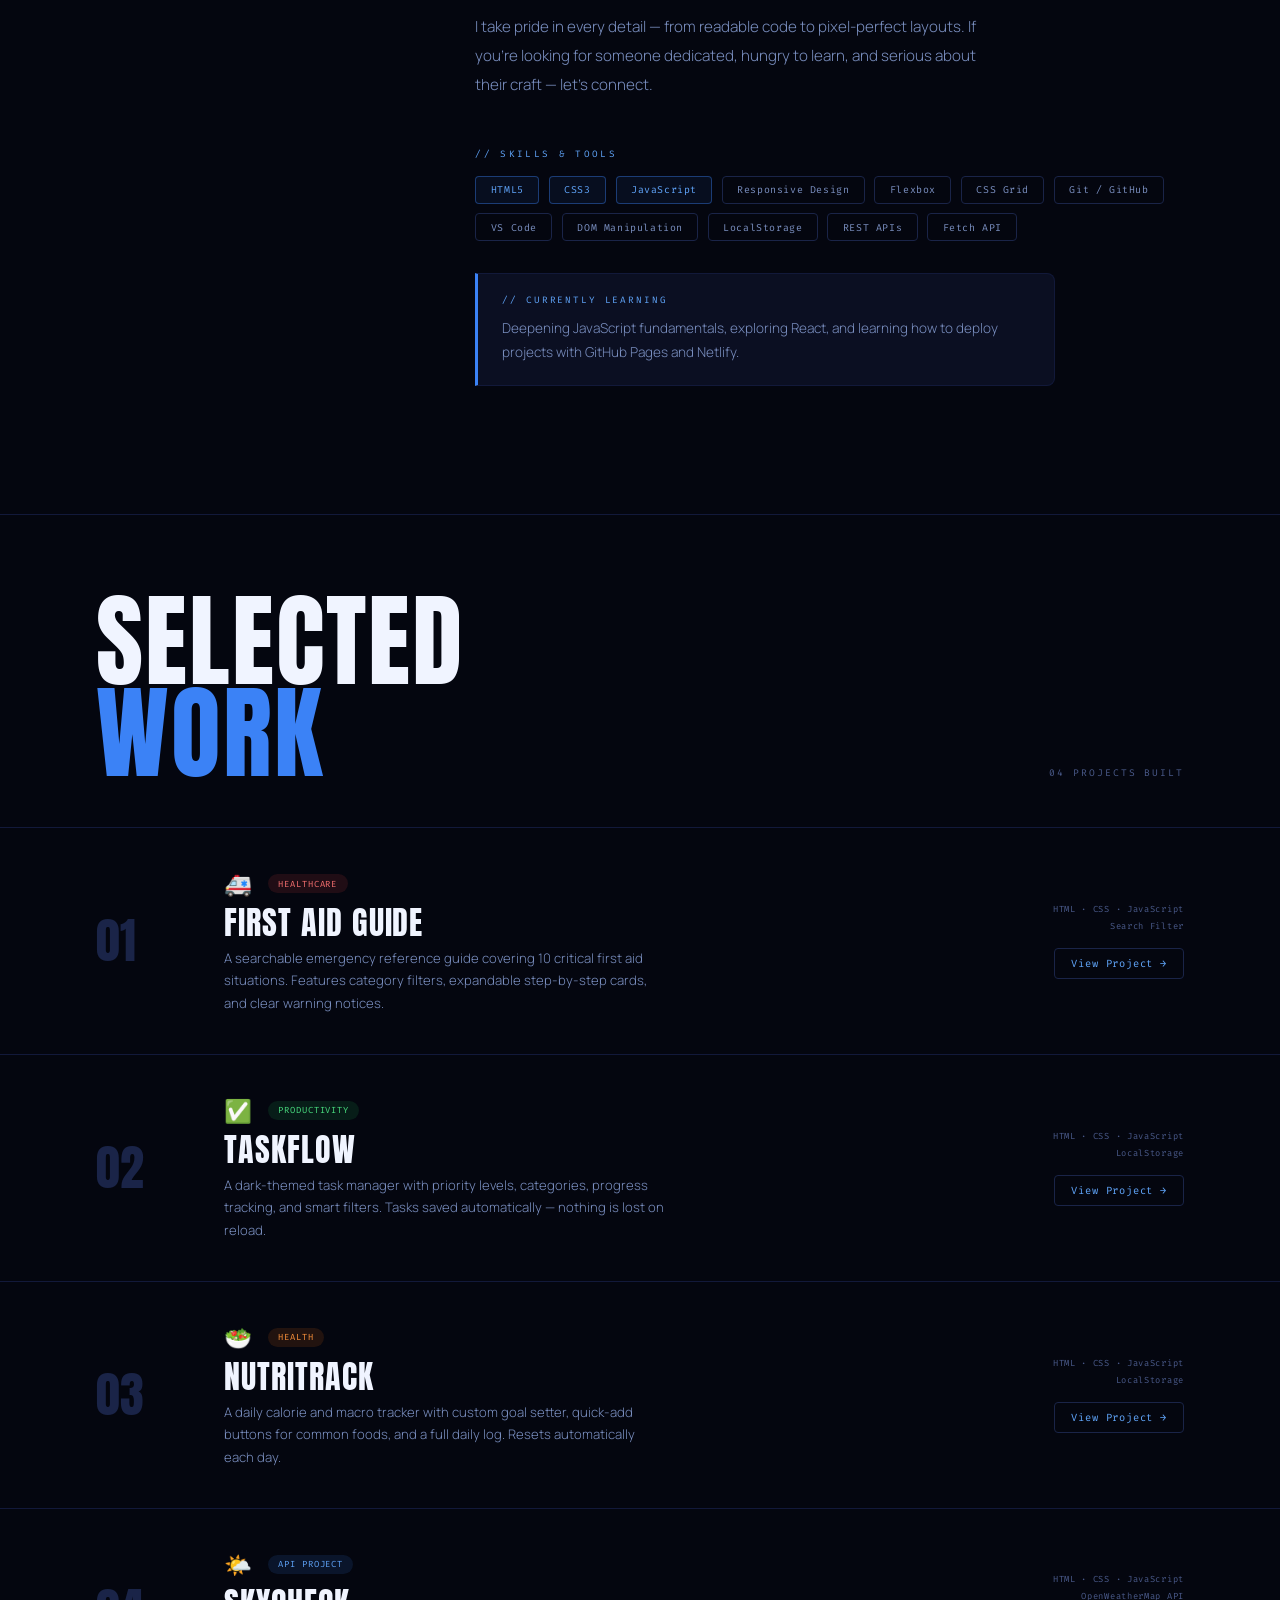
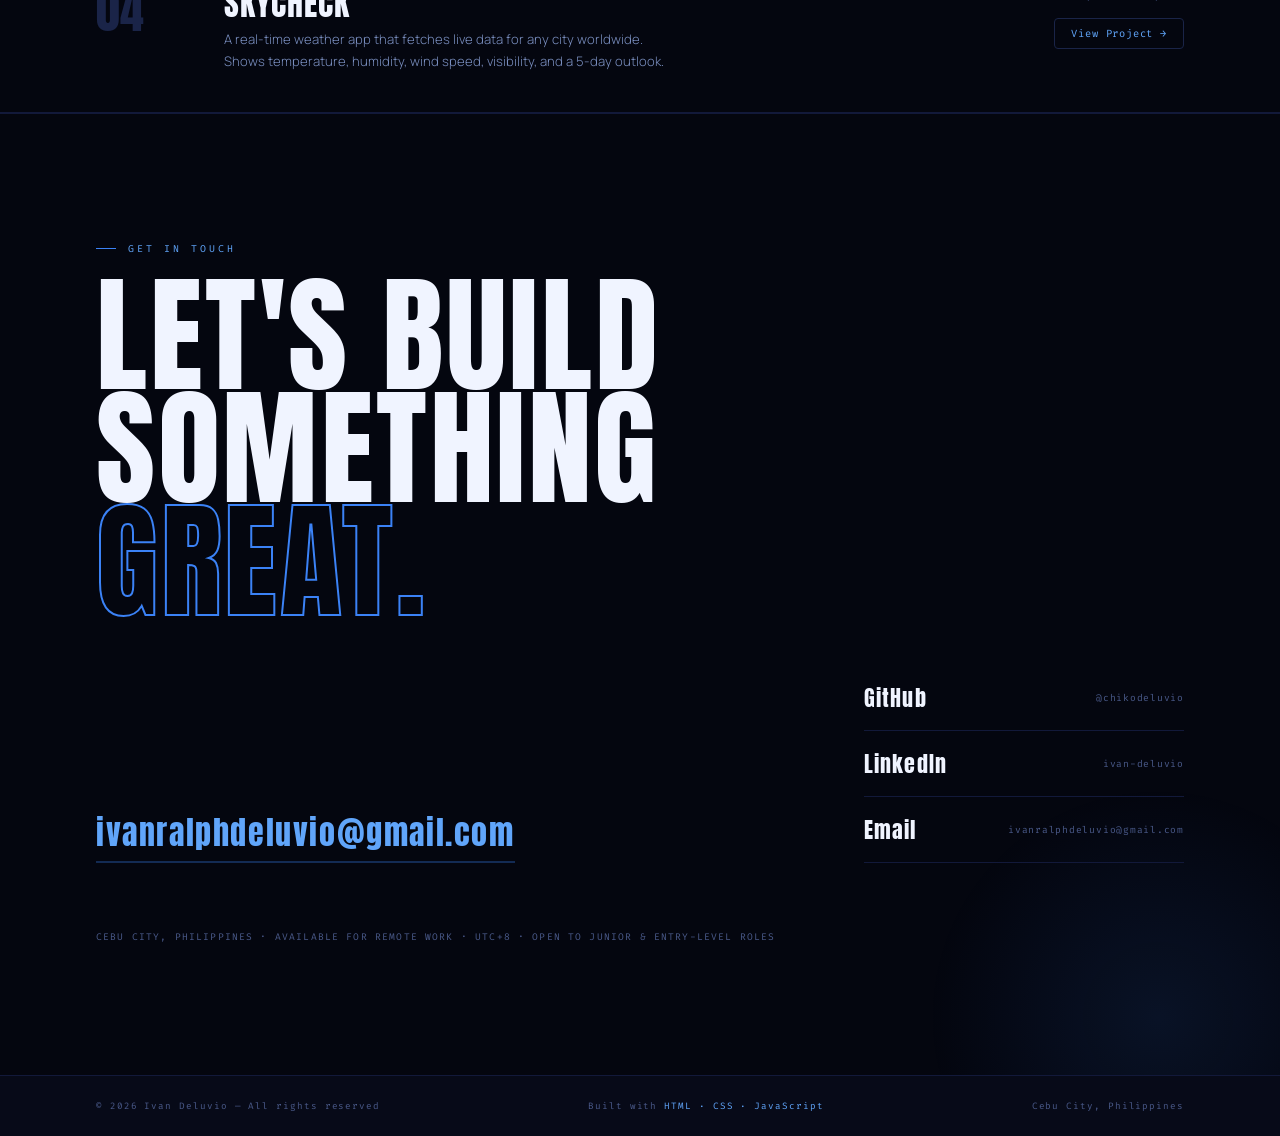
==== commit 71792ad1: "add CSS and JS files" ====
--- a/index.html
+++ b/index.html
@@ -7,150 +7,7 @@
 <link rel="preconnect" href="https://fonts.googleapis.com">
 <link rel="preconnect" href="https://fonts.gstatic.com" crossorigin>
 <link href="https://fonts.googleapis.com/css2?family=Anton&family=Manrope:wght@300;400;500;600&family=Fira+Code:wght@300;400&display=swap" rel="stylesheet">
-<style>
-*,*::before,*::after{box-sizing:border-box;margin:0;padding:0;}
-:root{
-  --bg:#04060f;--surface:#070a18;--surface2:#0b0f22;
-  --border:#12193a;--border2:#1a2448;
-  --blue:#3b82f6;--blue2:#60a5fa;--blue3:#93c5fd;
-  --glow:rgba(59,130,246,0.18);--glow2:rgba(59,130,246,0.07);
-  --text:#f0f4ff;--muted:#4a5a8a;--muted2:#7a8fc0;
-  --anton:'Anton',sans-serif;--sans:'Manrope',sans-serif;--mono:'Fira Code',monospace;
-}
-html{scroll-behavior:smooth;}
-body{background:var(--bg);color:var(--text);font-family:var(--sans);overflow-x:hidden;}
-::selection{background:var(--blue);color:#fff;}
-
-.progress-bar{position:fixed;top:0;left:0;height:2px;background:linear-gradient(90deg,var(--blue),var(--blue2));z-index:999;width:0%;box-shadow:0 0 10px var(--blue);}
-
-.cursor{position:fixed;width:10px;height:10px;background:var(--blue);border-radius:50%;pointer-events:none;z-index:9999;transform:translate(-50%,-50%);transition:width .2s,height .2s;mix-blend-mode:screen;}
-.cursor-ring{position:fixed;width:36px;height:36px;border:1px solid rgba(59,130,246,0.5);border-radius:50%;pointer-events:none;z-index:9998;transform:translate(-50%,-50%);}
-
-nav{position:fixed;top:1.5rem;left:50%;transform:translateX(-50%);z-index:100;display:flex;align-items:center;background:rgba(7,10,24,0.88);backdrop-filter:blur(20px);border:1px solid var(--border2);border-radius:50px;padding:.5rem .5rem;animation:fadeDown .8s ease forwards;}
-@keyframes fadeDown{from{opacity:0;transform:translateX(-50%) translateY(-20px);}to{opacity:1;transform:translateX(-50%) translateY(0);}}
-.nav-links{display:flex;gap:0;list-style:none;}
-.nav-links a{font-family:var(--mono);font-size:.62rem;color:var(--muted2);text-decoration:none;letter-spacing:.1em;text-transform:uppercase;padding:.5rem 1.25rem;border-radius:50px;transition:all .2s;}
-.nav-links a:hover{color:white;background:var(--glow2);}
-.nav-pill{display:flex;align-items:center;gap:.5rem;font-family:var(--mono);font-size:.58rem;color:var(--muted2);letter-spacing:.1em;padding:.5rem 1.25rem;border-left:1px solid var(--border2);margin-left:.25rem;}
-.dot-live{width:5px;height:5px;border-radius:50%;background:#22c55e;animation:pulse 2s infinite;}
-@keyframes pulse{0%,100%{opacity:1;transform:scale(1);}50%{opacity:.3;transform:scale(.6);}}
-
-.hero{min-height:100vh;display:flex;flex-direction:column;align-items:center;justify-content:center;text-align:center;padding:6rem 2rem 4rem;position:relative;overflow:hidden;}
-.hero-glow{position:absolute;top:50%;left:50%;transform:translate(-50%,-50%);width:700px;height:700px;border-radius:50%;background:radial-gradient(circle,rgba(59,130,246,.12) 0%,transparent 65%);pointer-events:none;animation:breathe 6s ease-in-out infinite;}
-@keyframes breathe{0%,100%{transform:translate(-50%,-50%) scale(1);opacity:.8;}50%{transform:translate(-50%,-50%) scale(1.15);opacity:1;}}
-.particles{position:absolute;inset:0;pointer-events:none;}
-.p{position:absolute;border-radius:50%;background:var(--blue);opacity:0;animation:floatP var(--dur) ease-in-out infinite var(--delay);}
-@keyframes floatP{0%{opacity:0;transform:translateY(0) scale(0);}20%{opacity:.6;}80%{opacity:.3;}100%{opacity:0;transform:translateY(-120px) scale(1.2);}}
-
-.hero-eyebrow{font-family:var(--mono);font-size:.7rem;color:var(--blue2);letter-spacing:.3em;text-transform:uppercase;margin-bottom:1.5rem;display:flex;align-items:center;justify-content:center;gap:1rem;opacity:0;animation:fadeUp .6s ease .3s forwards;}
-.eyebrow-line{width:40px;height:1px;background:var(--blue);display:block;}
-.hero-name{font-family:var(--anton);font-size:clamp(5rem,14vw,14rem);line-height:.88;letter-spacing:.03em;color:var(--text);opacity:0;animation:heroSlam .7s cubic-bezier(.22,.61,.36,1) .4s forwards;}
-@keyframes heroSlam{0%{opacity:0;transform:scale(1.08) translateY(20px);}100%{opacity:1;transform:scale(1) translateY(0);}}
-.hero-name .first{display:block;}
-.hero-name .last{display:block;color:transparent;-webkit-text-stroke:2px var(--blue);position:relative;}
-.hero-name .last::after{content:'DELUVIO';position:absolute;inset:0;color:var(--blue2);clip-path:inset(0 100% 0 0);animation:shimmer 4s ease 1.5s infinite;-webkit-text-stroke:0;}
-@keyframes shimmer{0%{clip-path:inset(0 100% 0 0);}40%{clip-path:inset(0 0% 0 0);}60%{clip-path:inset(0 0% 0 0);}100%{clip-path:inset(0 0 0 100%);}}
-
-.hero-typing{font-family:var(--mono);font-size:clamp(1rem,2vw,1.4rem);color:var(--muted2);margin-top:1.5rem;opacity:0;animation:fadeUp .6s ease .7s forwards;}
-.typing-word{color:var(--blue2);border-right:2px solid var(--blue);padding-right:3px;animation:blink .75s step-end infinite;}
-@keyframes blink{0%,100%{border-color:var(--blue);}50%{border-color:transparent;}}
-
-.hero-desc{max-width:52ch;margin:2rem auto 0;font-size:.95rem;color:var(--muted2);line-height:1.85;font-weight:300;opacity:0;animation:fadeUp .6s ease .9s forwards;}
-.hero-desc strong{color:var(--text);font-weight:500;}
-
-.hero-ctas{display:flex;gap:1rem;margin-top:2.5rem;justify-content:center;flex-wrap:wrap;opacity:0;animation:fadeUp .6s ease 1.1s forwards;}
-
-.btn-main{background:var(--blue);color:white;padding:1rem 2.5rem;border-radius:6px;font-family:var(--anton);font-size:1.1rem;letter-spacing:.12em;text-decoration:none;border:none;cursor:pointer;transition:all .2s;position:relative;overflow:hidden;}
-.btn-main:hover{transform:translateY(-3px);box-shadow:0 12px 40px rgba(59,130,246,.4);}
-.btn-sec{background:transparent;color:var(--text);padding:1rem 2.5rem;border-radius:6px;font-family:var(--anton);font-size:1.1rem;letter-spacing:.12em;text-decoration:none;border:1px solid var(--border2);transition:all .2s;}
-.btn-sec:hover{border-color:var(--blue);color:var(--blue2);transform:translateY(-3px);}
-
-.scroll-hint{position:absolute;bottom:2rem;left:50%;transform:translateX(-50%);display:flex;flex-direction:column;align-items:center;gap:.5rem;opacity:0;animation:fadeUp .6s ease 1.5s forwards;}
-.scroll-hint span{font-family:var(--mono);font-size:.55rem;color:var(--muted);letter-spacing:.2em;text-transform:uppercase;}
-.scroll-mouse{width:22px;height:34px;border:1px solid var(--border2);border-radius:12px;display:flex;justify-content:center;padding-top:6px;}
-.scroll-wheel{width:3px;height:6px;background:var(--blue);border-radius:2px;animation:scrollDown 1.5s ease infinite;}
-@keyframes scrollDown{0%{transform:translateY(0);opacity:1;}100%{transform:translateY(10px);opacity:0;}}
-
-.marquee-strip{border-top:1px solid var(--border);border-bottom:1px solid var(--border);overflow:hidden;padding:1rem 0;background:var(--surface);}
-.marquee-track{display:flex;width:max-content;animation:marquee 25s linear infinite;}
-.marquee-item{display:flex;align-items:center;gap:1.5rem;padding:0 2rem;white-space:nowrap;font-family:var(--mono);font-size:.65rem;color:var(--muted);letter-spacing:.15em;text-transform:uppercase;}
-.marquee-dot{width:4px;height:4px;border-radius:50%;background:var(--blue);flex-shrink:0;}
-@keyframes marquee{0%{transform:translateX(0);}100%{transform:translateX(-50%);}}
-
-.about-section{padding:8rem 6rem;display:grid;grid-template-columns:.4fr 1fr;gap:6rem;align-items:start;border-bottom:1px solid var(--border);}
-.about-number{font-family:var(--anton);font-size:10rem;color:var(--border2);line-height:1;letter-spacing:-.02em;user-select:none;position:sticky;top:6rem;}
-.section-eyebrow{font-family:var(--mono);font-size:.62rem;color:var(--blue2);letter-spacing:.3em;text-transform:uppercase;margin-bottom:1.5rem;display:flex;align-items:center;gap:.75rem;}
-.section-eyebrow::before{content:'';width:20px;height:1px;background:var(--blue);}
-.about-headline{font-family:var(--anton);font-size:clamp(3rem,5vw,5rem);line-height:.95;letter-spacing:.02em;color:var(--text);margin-bottom:2.5rem;}
-.about-headline .blue{color:var(--blue);}
-.about-text{font-size:.95rem;color:var(--muted2);line-height:1.9;font-weight:300;margin-bottom:1.5rem;max-width:58ch;}
-.about-text strong{color:var(--text);font-weight:500;}
-.skills-block{margin-top:3rem;}
-.skills-title{font-family:var(--mono);font-size:.58rem;color:var(--blue2);letter-spacing:.25em;text-transform:uppercase;margin-bottom:1rem;}
-.skills-wrap{display:flex;flex-wrap:wrap;gap:.6rem;margin-bottom:2rem;}
-.s-tag{font-family:var(--mono);font-size:.62rem;color:var(--muted2);border:1px solid var(--border2);padding:.4rem .9rem;border-radius:4px;letter-spacing:.06em;transition:all .2s;cursor:default;}
-.s-tag:hover{border-color:var(--blue);color:var(--blue2);background:var(--glow2);}
-.s-tag.hi{border-color:rgba(59,130,246,.4);color:var(--blue2);background:var(--glow2);}
-.learning-box{background:var(--surface2);border:1px solid var(--border);border-left:3px solid var(--blue);padding:1.25rem 1.5rem;border-radius:0 8px 8px 0;max-width:58ch;}
-.learning-box .l-title{font-family:var(--mono);font-size:.58rem;color:var(--blue2);letter-spacing:.2em;text-transform:uppercase;margin-bottom:.6rem;}
-.learning-box p{font-size:.85rem;color:var(--muted2);line-height:1.8;font-weight:300;}
-
-.projects-section{border-bottom:1px solid var(--border);}
-.projects-header{padding:5rem 6rem 3rem;display:flex;justify-content:space-between;align-items:flex-end;border-bottom:1px solid var(--border);}
-.projects-title{font-family:var(--anton);font-size:clamp(4rem,8vw,8rem);color:var(--text);line-height:.9;letter-spacing:.02em;}
-.projects-title span{color:var(--blue);display:block;}
-.projects-meta{font-family:var(--mono);font-size:.6rem;color:var(--muted);letter-spacing:.2em;text-transform:uppercase;}
-
-.project-row{display:grid;grid-template-columns:80px 1fr auto;align-items:center;gap:3rem;padding:2.5rem 6rem;border-bottom:1px solid var(--border);transition:background .25s;cursor:default;position:relative;overflow:hidden;}
-.project-row::after{content:'';position:absolute;bottom:0;left:0;width:0;height:2px;background:var(--blue);transition:width .4s ease;}
-.project-row:hover{background:var(--glow2);}
-.project-row:hover::after{width:100%;}
-.p-num{font-family:var(--anton);font-size:3rem;color:var(--border2);line-height:1;transition:color .25s;}
-.project-row:hover .p-num{color:var(--blue);}
-.p-top{display:flex;align-items:center;gap:1rem;margin-bottom:.5rem;}
-.p-icon{font-size:1.4rem;}
-.p-badge{font-family:var(--mono);font-size:.55rem;letter-spacing:.1em;text-transform:uppercase;padding:.2rem .65rem;border-radius:20px;}
-.b-red{background:rgba(239,68,68,.12);color:#f87171;}
-.b-green{background:rgba(34,197,94,.12);color:#4ade80;}
-.b-orange{background:rgba(249,115,22,.12);color:#fb923c;}
-.b-blue{background:rgba(59,130,246,.12);color:var(--blue2);}
-.p-title{font-family:var(--anton);font-size:2rem;color:var(--text);letter-spacing:.03em;line-height:1;margin-bottom:.5rem;transition:color .2s;}
-.project-row:hover .p-title{color:var(--blue2);}
-.p-desc{font-size:.82rem;color:var(--muted2);line-height:1.7;font-weight:300;max-width:55ch;}
-.p-right{display:flex;flex-direction:column;align-items:flex-end;gap:1rem;}
-.p-stack{display:flex;flex-direction:column;gap:.3rem;align-items:flex-end;}
-.p-stack span{font-family:var(--mono);font-size:.55rem;color:var(--muted);letter-spacing:.08em;}
-.p-link{font-family:var(--mono);font-size:.65rem;color:var(--blue2);text-decoration:none;letter-spacing:.08em;border:1px solid var(--border2);padding:.5rem 1rem;border-radius:4px;transition:all .2s;white-space:nowrap;}
-.p-link:hover{border-color:var(--blue);background:var(--glow2);}
-
-.contact-section{min-height:80vh;display:flex;flex-direction:column;justify-content:center;padding:8rem 6rem;position:relative;overflow:hidden;}
-.contact-glow{position:absolute;bottom:-20%;right:-10%;width:500px;height:500px;border-radius:50%;background:radial-gradient(circle,rgba(59,130,246,.1) 0%,transparent 65%);pointer-events:none;}
-.contact-eyebrow{font-family:var(--mono);font-size:.62rem;color:var(--blue2);letter-spacing:.3em;text-transform:uppercase;margin-bottom:1.5rem;display:flex;align-items:center;gap:.75rem;}
-.contact-eyebrow::before{content:'';width:20px;height:1px;background:var(--blue);}
-.contact-headline{font-family:var(--anton);font-size:clamp(4rem,10vw,10rem);line-height:.88;letter-spacing:.02em;color:var(--text);margin-bottom:3rem;}
-.contact-headline .outline{color:transparent;-webkit-text-stroke:2px var(--blue);}
-.contact-row{display:flex;justify-content:space-between;align-items:flex-end;flex-wrap:wrap;gap:3rem;}
-.contact-email-link{font-family:var(--anton);font-size:clamp(1.2rem,2.5vw,2rem);color:var(--blue2);text-decoration:none;letter-spacing:.05em;border-bottom:2px solid rgba(59,130,246,.3);padding-bottom:4px;transition:all .2s;}
-.contact-email-link:hover{color:white;border-color:var(--blue);}
-.contact-links{display:flex;flex-direction:column;}
-.c-link{display:flex;justify-content:space-between;align-items:center;text-decoration:none;padding:1rem 0;border-bottom:1px solid var(--border);gap:3rem;transition:padding-left .25s;min-width:320px;}
-.c-link:hover{padding-left:.75rem;}
-.c-platform{font-family:var(--anton);font-size:1.4rem;color:var(--text);transition:color .2s;letter-spacing:.05em;}
-.c-link:hover .c-platform{color:var(--blue2);}
-.c-handle{font-family:var(--mono);font-size:.6rem;color:var(--muted);letter-spacing:.08em;}
-.contact-note{margin-top:4rem;font-family:var(--mono);font-size:.6rem;color:var(--muted);letter-spacing:.12em;text-transform:uppercase;line-height:2;}
-
-footer{background:var(--surface);border-top:1px solid var(--border);padding:1.5rem 6rem;display:flex;justify-content:space-between;align-items:center;flex-wrap:wrap;gap:.5rem;}
-footer p{font-family:var(--mono);font-size:.58rem;color:var(--muted);letter-spacing:.1em;}
-.blue-text{color:var(--blue2);}
-
-.reveal{opacity:0;transform:translateY(30px);transition:opacity .8s ease,transform .8s ease;}
-.reveal.visible{opacity:1;transform:translateY(0);}
-.reveal-left{opacity:0;transform:translateX(-30px);transition:opacity .8s ease,transform .8s ease;}
-.reveal-left.visible{opacity:1;transform:translateX(0);}
-
-@keyframes fadeUp{from{opacity:0;transform:translateY(20px);}to{opacity:1;transform:translateY(0);}}
-</style>
+<link rel="stylesheet" href="style.css">
 </head>
 <body>
 
@@ -330,7 +187,6 @@
   <p>Built with <span class="blue-text">HTML · CSS · JavaScript</span></p>
   <p>Cebu City, Philippines</p>
 </footer>
-
-
+<script src="script.js"></script>
 </body>
 </html>
--- a/style.css
+++ b/style.css
@@ -0,0 +1,142 @@
+*,*::before,*::after{box-sizing:border-box;margin:0;padding:0;}
+:root{
+  --bg:#04060f;--surface:#070a18;--surface2:#0b0f22;
+  --border:#12193a;--border2:#1a2448;
+  --blue:#3b82f6;--blue2:#60a5fa;--blue3:#93c5fd;
+  --glow:rgba(59,130,246,0.18);--glow2:rgba(59,130,246,0.07);
+  --text:#f0f4ff;--muted:#4a5a8a;--muted2:#7a8fc0;
+  --anton:'Anton',sans-serif;--sans:'Manrope',sans-serif;--mono:'Fira Code',monospace;
+}
+html{scroll-behavior:smooth;}
+body{background:var(--bg);color:var(--text);font-family:var(--sans);overflow-x:hidden;}
+::selection{background:var(--blue);color:#fff;}
+
+.progress-bar{position:fixed;top:0;left:0;height:2px;background:linear-gradient(90deg,var(--blue),var(--blue2));z-index:999;width:0%;box-shadow:0 0 10px var(--blue);}
+
+.cursor{position:fixed;width:10px;height:10px;background:var(--blue);border-radius:50%;pointer-events:none;z-index:9999;transform:translate(-50%,-50%);transition:width .2s,height .2s;mix-blend-mode:screen;}
+.cursor-ring{position:fixed;width:36px;height:36px;border:1px solid rgba(59,130,246,0.5);border-radius:50%;pointer-events:none;z-index:9998;transform:translate(-50%,-50%);}
+
+nav{position:fixed;top:1.5rem;left:50%;transform:translateX(-50%);z-index:100;display:flex;align-items:center;background:rgba(7,10,24,0.88);backdrop-filter:blur(20px);border:1px solid var(--border2);border-radius:50px;padding:.5rem .5rem;animation:fadeDown .8s ease forwards;}
+@keyframes fadeDown{from{opacity:0;transform:translateX(-50%) translateY(-20px);}to{opacity:1;transform:translateX(-50%) translateY(0);}}
+.nav-links{display:flex;gap:0;list-style:none;}
+.nav-links a{font-family:var(--mono);font-size:.62rem;color:var(--muted2);text-decoration:none;letter-spacing:.1em;text-transform:uppercase;padding:.5rem 1.25rem;border-radius:50px;transition:all .2s;}
+.nav-links a:hover{color:white;background:var(--glow2);}
+.nav-pill{display:flex;align-items:center;gap:.5rem;font-family:var(--mono);font-size:.58rem;color:var(--muted2);letter-spacing:.1em;padding:.5rem 1.25rem;border-left:1px solid var(--border2);margin-left:.25rem;}
+.dot-live{width:5px;height:5px;border-radius:50%;background:#22c55e;animation:pulse 2s infinite;}
+@keyframes pulse{0%,100%{opacity:1;transform:scale(1);}50%{opacity:.3;transform:scale(.6);}}
+
+.hero{min-height:100vh;display:flex;flex-direction:column;align-items:center;justify-content:center;text-align:center;padding:6rem 2rem 4rem;position:relative;overflow:hidden;}
+.hero-glow{position:absolute;top:50%;left:50%;transform:translate(-50%,-50%);width:700px;height:700px;border-radius:50%;background:radial-gradient(circle,rgba(59,130,246,.12) 0%,transparent 65%);pointer-events:none;animation:breathe 6s ease-in-out infinite;}
+@keyframes breathe{0%,100%{transform:translate(-50%,-50%) scale(1);opacity:.8;}50%{transform:translate(-50%,-50%) scale(1.15);opacity:1;}}
+.particles{position:absolute;inset:0;pointer-events:none;}
+.p{position:absolute;border-radius:50%;background:var(--blue);opacity:0;animation:floatP var(--dur) ease-in-out infinite var(--delay);}
+@keyframes floatP{0%{opacity:0;transform:translateY(0) scale(0);}20%{opacity:.6;}80%{opacity:.3;}100%{opacity:0;transform:translateY(-120px) scale(1.2);}}
+
+.hero-eyebrow{font-family:var(--mono);font-size:.7rem;color:var(--blue2);letter-spacing:.3em;text-transform:uppercase;margin-bottom:1.5rem;display:flex;align-items:center;justify-content:center;gap:1rem;opacity:0;animation:fadeUp .6s ease .3s forwards;}
+.eyebrow-line{width:40px;height:1px;background:var(--blue);display:block;}
+.hero-name{font-family:var(--anton);font-size:clamp(5rem,14vw,14rem);line-height:.88;letter-spacing:.03em;color:var(--text);opacity:0;animation:heroSlam .7s cubic-bezier(.22,.61,.36,1) .4s forwards;}
+@keyframes heroSlam{0%{opacity:0;transform:scale(1.08) translateY(20px);}100%{opacity:1;transform:scale(1) translateY(0);}}
+.hero-name .first{display:block;}
+.hero-name .last{display:block;color:transparent;-webkit-text-stroke:2px var(--blue);position:relative;}
+.hero-name .last::after{content:'DELUVIO';position:absolute;inset:0;color:var(--blue2);clip-path:inset(0 100% 0 0);animation:shimmer 4s ease 1.5s infinite;-webkit-text-stroke:0;}
+@keyframes shimmer{0%{clip-path:inset(0 100% 0 0);}40%{clip-path:inset(0 0% 0 0);}60%{clip-path:inset(0 0% 0 0);}100%{clip-path:inset(0 0 0 100%);}}
+
+.hero-typing{font-family:var(--mono);font-size:clamp(1rem,2vw,1.4rem);color:var(--muted2);margin-top:1.5rem;opacity:0;animation:fadeUp .6s ease .7s forwards;}
+.typing-word{color:var(--blue2);border-right:2px solid var(--blue);padding-right:3px;animation:blink .75s step-end infinite;}
+@keyframes blink{0%,100%{border-color:var(--blue);}50%{border-color:transparent;}}
+
+.hero-desc{max-width:52ch;margin:2rem auto 0;font-size:.95rem;color:var(--muted2);line-height:1.85;font-weight:300;opacity:0;animation:fadeUp .6s ease .9s forwards;}
+.hero-desc strong{color:var(--text);font-weight:500;}
+
+.hero-ctas{display:flex;gap:1rem;margin-top:2.5rem;justify-content:center;flex-wrap:wrap;opacity:0;animation:fadeUp .6s ease 1.1s forwards;}
+
+.btn-main{background:var(--blue);color:white;padding:1rem 2.5rem;border-radius:6px;font-family:var(--anton);font-size:1.1rem;letter-spacing:.12em;text-decoration:none;border:none;cursor:pointer;transition:all .2s;position:relative;overflow:hidden;}
+.btn-main:hover{transform:translateY(-3px);box-shadow:0 12px 40px rgba(59,130,246,.4);}
+.btn-sec{background:transparent;color:var(--text);padding:1rem 2.5rem;border-radius:6px;font-family:var(--anton);font-size:1.1rem;letter-spacing:.12em;text-decoration:none;border:1px solid var(--border2);transition:all .2s;}
+.btn-sec:hover{border-color:var(--blue);color:var(--blue2);transform:translateY(-3px);}
+
+.scroll-hint{position:absolute;bottom:2rem;left:50%;transform:translateX(-50%);display:flex;flex-direction:column;align-items:center;gap:.5rem;opacity:0;animation:fadeUp .6s ease 1.5s forwards;}
+.scroll-hint span{font-family:var(--mono);font-size:.55rem;color:var(--muted);letter-spacing:.2em;text-transform:uppercase;}
+.scroll-mouse{width:22px;height:34px;border:1px solid var(--border2);border-radius:12px;display:flex;justify-content:center;padding-top:6px;}
+.scroll-wheel{width:3px;height:6px;background:var(--blue);border-radius:2px;animation:scrollDown 1.5s ease infinite;}
+@keyframes scrollDown{0%{transform:translateY(0);opacity:1;}100%{transform:translateY(10px);opacity:0;}}
+
+.marquee-strip{border-top:1px solid var(--border);border-bottom:1px solid var(--border);overflow:hidden;padding:1rem 0;background:var(--surface);}
+.marquee-track{display:flex;width:max-content;animation:marquee 25s linear infinite;}
+.marquee-item{display:flex;align-items:center;gap:1.5rem;padding:0 2rem;white-space:nowrap;font-family:var(--mono);font-size:.65rem;color:var(--muted);letter-spacing:.15em;text-transform:uppercase;}
+.marquee-dot{width:4px;height:4px;border-radius:50%;background:var(--blue);flex-shrink:0;}
+@keyframes marquee{0%{transform:translateX(0);}100%{transform:translateX(-50%);}}
+
+.about-section{padding:8rem 6rem;display:grid;grid-template-columns:.4fr 1fr;gap:6rem;align-items:start;border-bottom:1px solid var(--border);}
+.about-number{font-family:var(--anton);font-size:10rem;color:var(--border2);line-height:1;letter-spacing:-.02em;user-select:none;position:sticky;top:6rem;}
+.section-eyebrow{font-family:var(--mono);font-size:.62rem;color:var(--blue2);letter-spacing:.3em;text-transform:uppercase;margin-bottom:1.5rem;display:flex;align-items:center;gap:.75rem;}
+.section-eyebrow::before{content:'';width:20px;height:1px;background:var(--blue);}
+.about-headline{font-family:var(--anton);font-size:clamp(3rem,5vw,5rem);line-height:.95;letter-spacing:.02em;color:var(--text);margin-bottom:2.5rem;}
+.about-headline .blue{color:var(--blue);}
+.about-text{font-size:.95rem;color:var(--muted2);line-height:1.9;font-weight:300;margin-bottom:1.5rem;max-width:58ch;}
+.about-text strong{color:var(--text);font-weight:500;}
+.skills-block{margin-top:3rem;}
+.skills-title{font-family:var(--mono);font-size:.58rem;color:var(--blue2);letter-spacing:.25em;text-transform:uppercase;margin-bottom:1rem;}
+.skills-wrap{display:flex;flex-wrap:wrap;gap:.6rem;margin-bottom:2rem;}
+.s-tag{font-family:var(--mono);font-size:.62rem;color:var(--muted2);border:1px solid var(--border2);padding:.4rem .9rem;border-radius:4px;letter-spacing:.06em;transition:all .2s;cursor:default;}
+.s-tag:hover{border-color:var(--blue);color:var(--blue2);background:var(--glow2);}
+.s-tag.hi{border-color:rgba(59,130,246,.4);color:var(--blue2);background:var(--glow2);}
+.learning-box{background:var(--surface2);border:1px solid var(--border);border-left:3px solid var(--blue);padding:1.25rem 1.5rem;border-radius:0 8px 8px 0;max-width:58ch;}
+.learning-box .l-title{font-family:var(--mono);font-size:.58rem;color:var(--blue2);letter-spacing:.2em;text-transform:uppercase;margin-bottom:.6rem;}
+.learning-box p{font-size:.85rem;color:var(--muted2);line-height:1.8;font-weight:300;}
+
+.projects-section{border-bottom:1px solid var(--border);}
+.projects-header{padding:5rem 6rem 3rem;display:flex;justify-content:space-between;align-items:flex-end;border-bottom:1px solid var(--border);}
+.projects-title{font-family:var(--anton);font-size:clamp(4rem,8vw,8rem);color:var(--text);line-height:.9;letter-spacing:.02em;}
+.projects-title span{color:var(--blue);display:block;}
+.projects-meta{font-family:var(--mono);font-size:.6rem;color:var(--muted);letter-spacing:.2em;text-transform:uppercase;}
+
+.project-row{display:grid;grid-template-columns:80px 1fr auto;align-items:center;gap:3rem;padding:2.5rem 6rem;border-bottom:1px solid var(--border);transition:background .25s;cursor:default;position:relative;overflow:hidden;}
+.project-row::after{content:'';position:absolute;bottom:0;left:0;width:0;height:2px;background:var(--blue);transition:width .4s ease;}
+.project-row:hover{background:var(--glow2);}
+.project-row:hover::after{width:100%;}
+.p-num{font-family:var(--anton);font-size:3rem;color:var(--border2);line-height:1;transition:color .25s;}
+.project-row:hover .p-num{color:var(--blue);}
+.p-top{display:flex;align-items:center;gap:1rem;margin-bottom:.5rem;}
+.p-icon{font-size:1.4rem;}
+.p-badge{font-family:var(--mono);font-size:.55rem;letter-spacing:.1em;text-transform:uppercase;padding:.2rem .65rem;border-radius:20px;}
+.b-red{background:rgba(239,68,68,.12);color:#f87171;}
+.b-green{background:rgba(34,197,94,.12);color:#4ade80;}
+.b-orange{background:rgba(249,115,22,.12);color:#fb923c;}
+.b-blue{background:rgba(59,130,246,.12);color:var(--blue2);}
+.p-title{font-family:var(--anton);font-size:2rem;color:var(--text);letter-spacing:.03em;line-height:1;margin-bottom:.5rem;transition:color .2s;}
+.project-row:hover .p-title{color:var(--blue2);}
+.p-desc{font-size:.82rem;color:var(--muted2);line-height:1.7;font-weight:300;max-width:55ch;}
+.p-right{display:flex;flex-direction:column;align-items:flex-end;gap:1rem;}
+.p-stack{display:flex;flex-direction:column;gap:.3rem;align-items:flex-end;}
+.p-stack span{font-family:var(--mono);font-size:.55rem;color:var(--muted);letter-spacing:.08em;}
+.p-link{font-family:var(--mono);font-size:.65rem;color:var(--blue2);text-decoration:none;letter-spacing:.08em;border:1px solid var(--border2);padding:.5rem 1rem;border-radius:4px;transition:all .2s;white-space:nowrap;}
+.p-link:hover{border-color:var(--blue);background:var(--glow2);}
+
+.contact-section{min-height:80vh;display:flex;flex-direction:column;justify-content:center;padding:8rem 6rem;position:relative;overflow:hidden;}
+.contact-glow{position:absolute;bottom:-20%;right:-10%;width:500px;height:500px;border-radius:50%;background:radial-gradient(circle,rgba(59,130,246,.1) 0%,transparent 65%);pointer-events:none;}
+.contact-eyebrow{font-family:var(--mono);font-size:.62rem;color:var(--blue2);letter-spacing:.3em;text-transform:uppercase;margin-bottom:1.5rem;display:flex;align-items:center;gap:.75rem;}
+.contact-eyebrow::before{content:'';width:20px;height:1px;background:var(--blue);}
+.contact-headline{font-family:var(--anton);font-size:clamp(4rem,10vw,10rem);line-height:.88;letter-spacing:.02em;color:var(--text);margin-bottom:3rem;}
+.contact-headline .outline{color:transparent;-webkit-text-stroke:2px var(--blue);}
+.contact-row{display:flex;justify-content:space-between;align-items:flex-end;flex-wrap:wrap;gap:3rem;}
+.contact-email-link{font-family:var(--anton);font-size:clamp(1.2rem,2.5vw,2rem);color:var(--blue2);text-decoration:none;letter-spacing:.05em;border-bottom:2px solid rgba(59,130,246,.3);padding-bottom:4px;transition:all .2s;}
+.contact-email-link:hover{color:white;border-color:var(--blue);}
+.contact-links{display:flex;flex-direction:column;}
+.c-link{display:flex;justify-content:space-between;align-items:center;text-decoration:none;padding:1rem 0;border-bottom:1px solid var(--border);gap:3rem;transition:padding-left .25s;min-width:320px;}
+.c-link:hover{padding-left:.75rem;}
+.c-platform{font-family:var(--anton);font-size:1.4rem;color:var(--text);transition:color .2s;letter-spacing:.05em;}
+.c-link:hover .c-platform{color:var(--blue2);}
+.c-handle{font-family:var(--mono);font-size:.6rem;color:var(--muted);letter-spacing:.08em;}
+.contact-note{margin-top:4rem;font-family:var(--mono);font-size:.6rem;color:var(--muted);letter-spacing:.12em;text-transform:uppercase;line-height:2;}
+
+footer{background:var(--surface);border-top:1px solid var(--border);padding:1.5rem 6rem;display:flex;justify-content:space-between;align-items:center;flex-wrap:wrap;gap:.5rem;}
+footer p{font-family:var(--mono);font-size:.58rem;color:var(--muted);letter-spacing:.1em;}
+.blue-text{color:var(--blue2);}
+
+.reveal{opacity:0;transform:translateY(30px);transition:opacity .8s ease,transform .8s ease;}
+.reveal.visible{opacity:1;transform:translateY(0);}
+.reveal-left{opacity:0;transform:translateX(-30px);transition:opacity .8s ease,transform .8s ease;}
+.reveal-left.visible{opacity:1;transform:translateX(0);}
+
+@keyframes fadeUp{from{opacity:0;transform:translateY(20px);}to{opacity:1;transform:translateY(0);}}
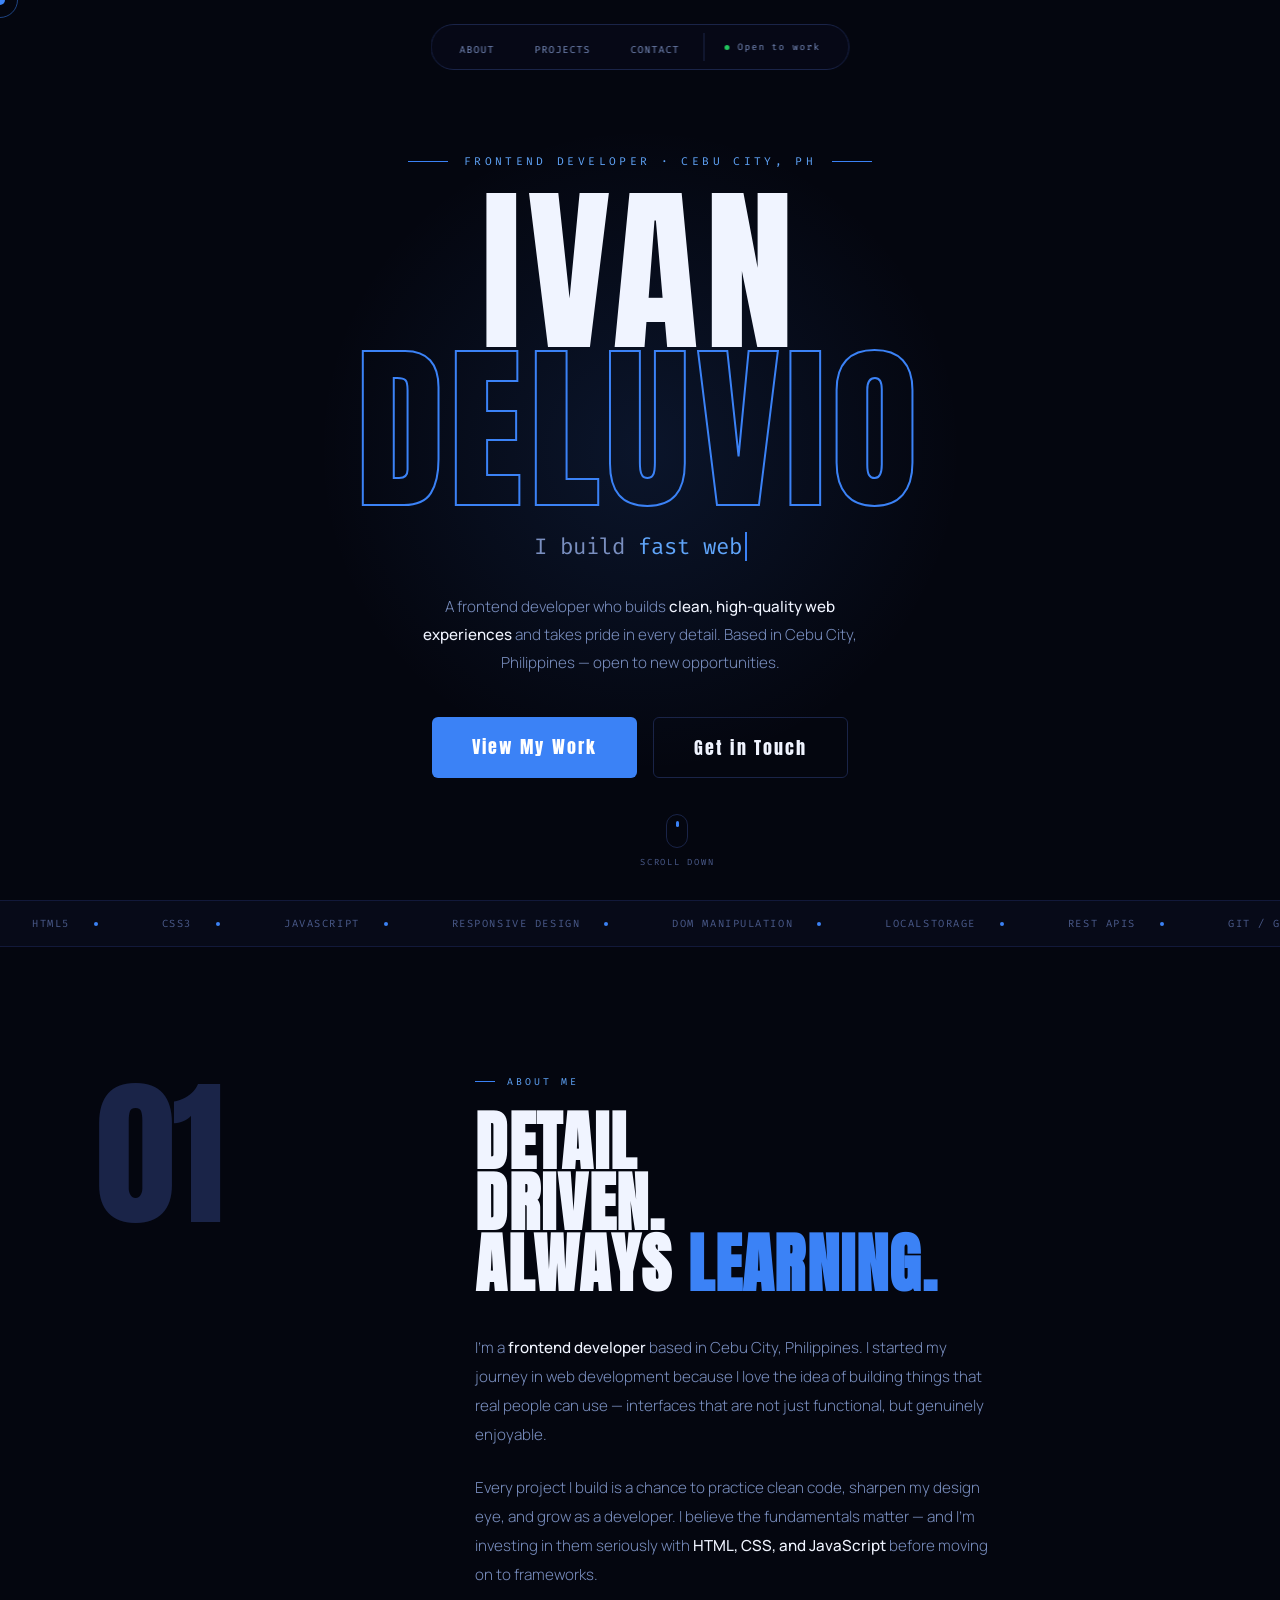
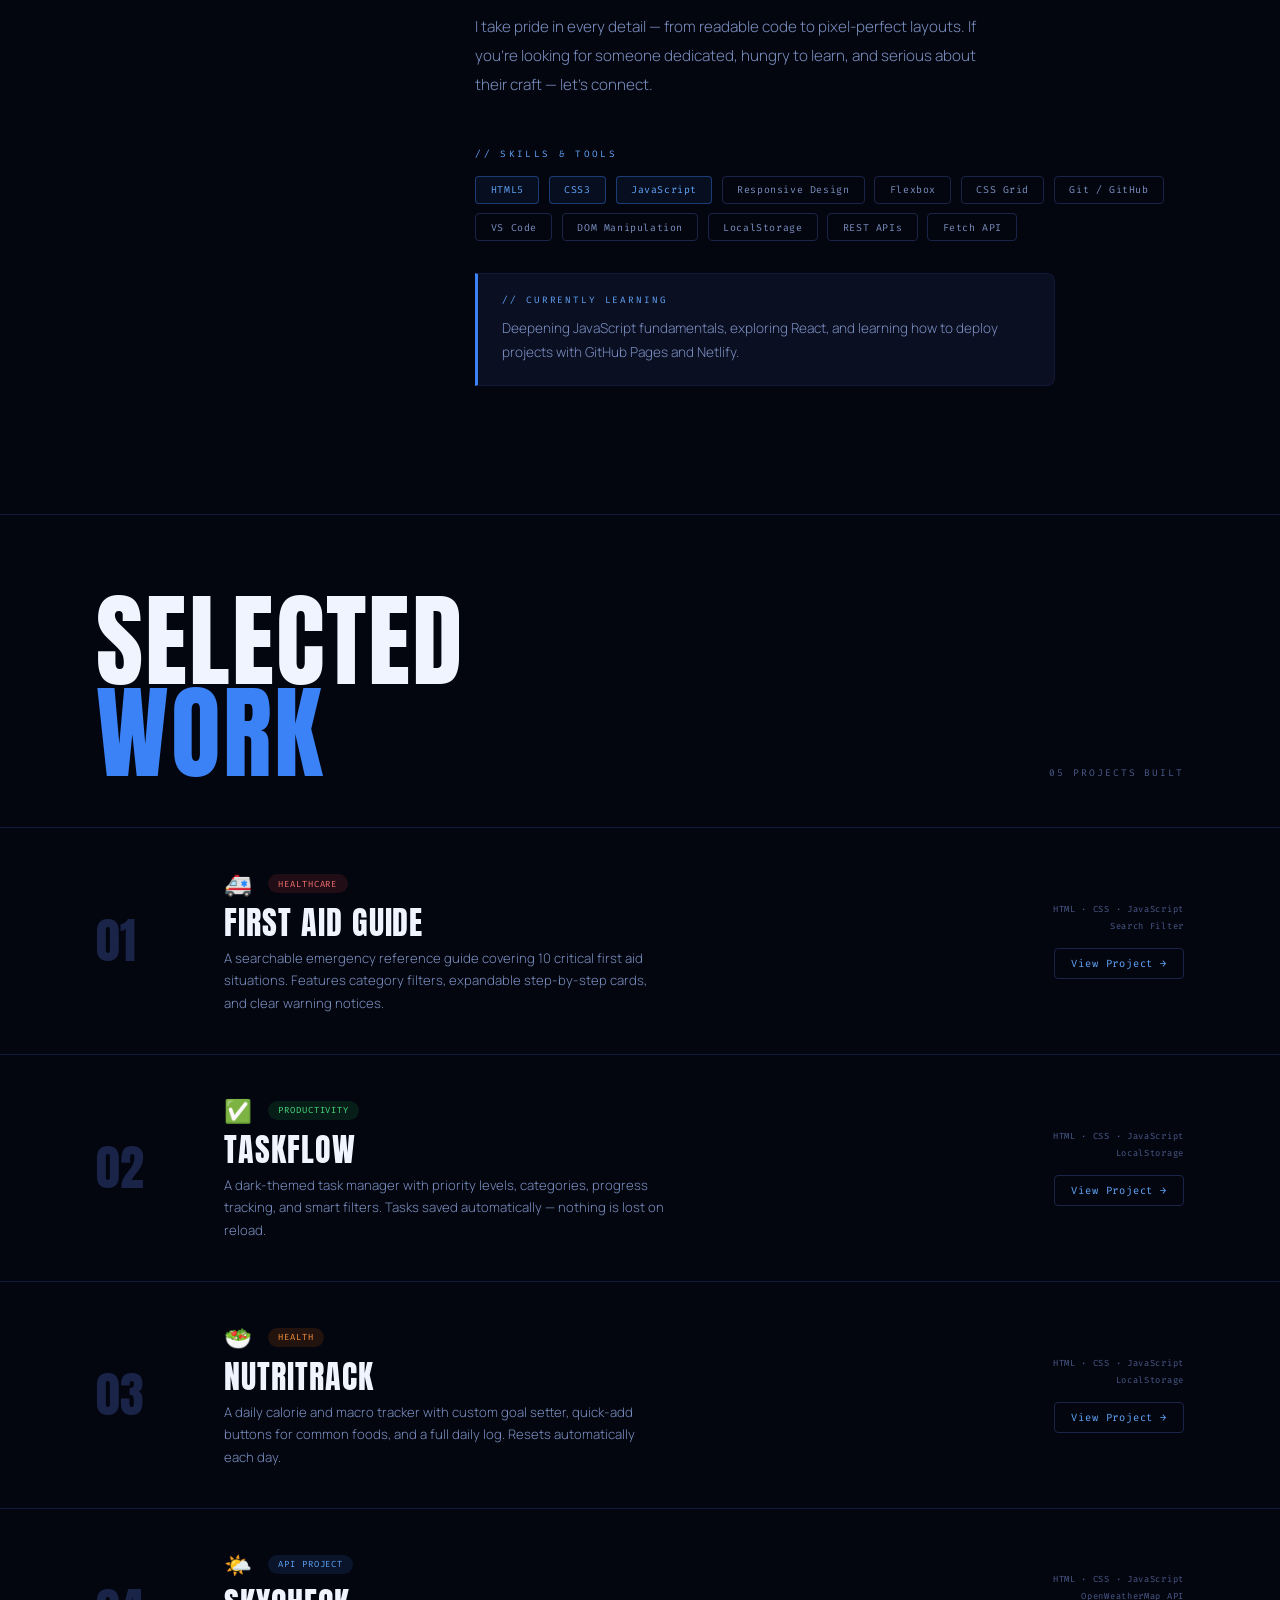
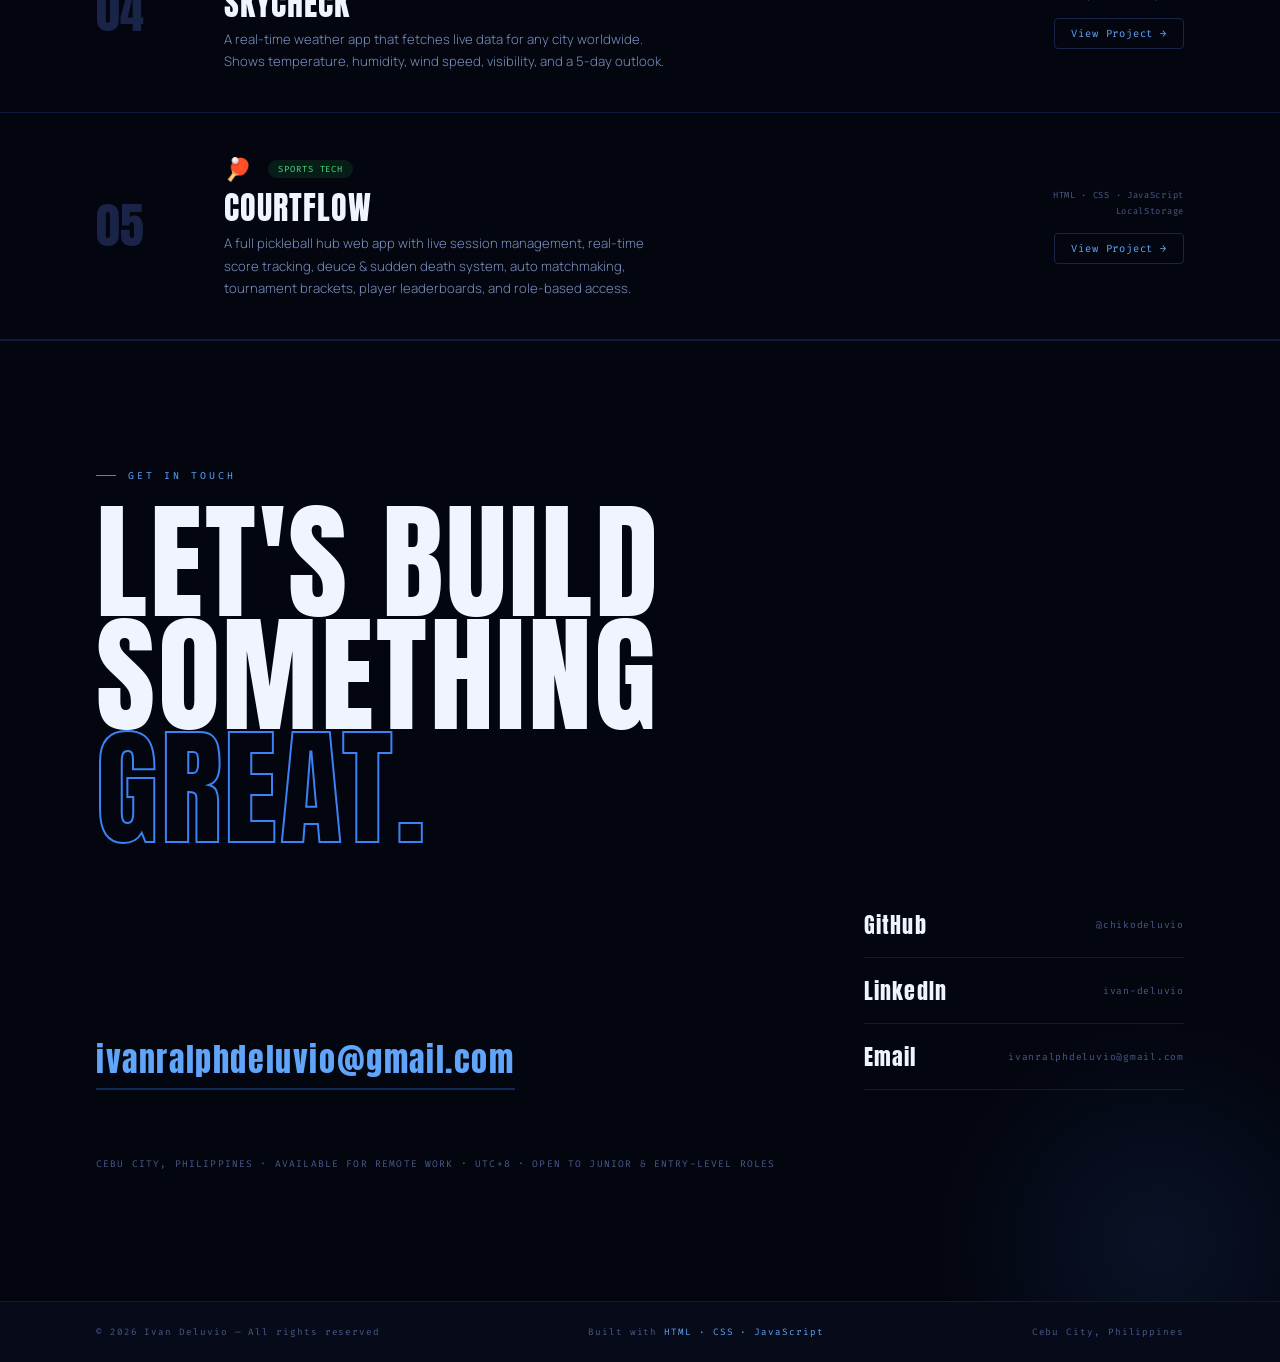
==== commit 9ea94aec: "add CourtFlow project" ====
--- a/index.html
+++ b/index.html
@@ -10,11 +10,11 @@
 <link rel="stylesheet" href="style.css">
 </head>
 <body>
-
+ 
 <div class="progress-bar" id="progressBar"></div>
 <div class="cursor" id="cursor"></div>
 <div class="cursor-ring" id="cursorRing"></div>
-
+ 
 <nav>
   <ul class="nav-links">
     <li><a href="#about">About</a></li>
@@ -26,7 +26,7 @@
     Open to work
   </div>
 </nav>
-
+ 
 <section class="hero" id="home">
   <div class="hero-glow"></div>
   <div class="particles" id="particles"></div>
@@ -54,7 +54,7 @@
     <span>Scroll down</span>
   </div>
 </section>
-
+ 
 <div class="marquee-strip">
   <div class="marquee-track">
     <div class="marquee-item"><span>HTML5</span><div class="marquee-dot"></div></div>
@@ -79,7 +79,7 @@
     <div class="marquee-item"><span>Ivan Deluvio</span><div class="marquee-dot"></div></div>
   </div>
 </div>
-
+ 
 <section id="about" class="about-section">
   <div class="about-number reveal-left">01</div>
   <div class="about-content">
@@ -103,11 +103,11 @@
     </div>
   </div>
 </section>
-
+ 
 <section id="projects" class="projects-section">
   <div class="projects-header reveal">
     <div class="projects-title">SELECTED<br><span>WORK</span></div>
-    <div class="projects-meta">04 Projects Built</div>
+    <div class="projects-meta">05 Projects Built</div>
   </div>
   <div class="projects-list">
     <div class="project-row reveal">
@@ -158,9 +158,21 @@
         <a href="weather-app.html" class="p-link" target="_blank">View Project →</a>
       </div>
     </div>
-  </div>
-</section>
-
+    <div class="project-row reveal">
+      <div class="p-num">05</div>
+      <div class="p-body">
+        <div class="p-top"><div class="p-icon">🏓</div><span class="p-badge b-green">Sports Tech</span></div>
+        <div class="p-title">COURTFLOW</div>
+        <p class="p-desc">A full pickleball hub web app with live session management, real-time score tracking, deuce & sudden death system, auto matchmaking, tournament brackets, player leaderboards, and role-based access.</p>
+      </div>
+      <div class="p-right">
+        <div class="p-stack"><span>HTML · CSS · JavaScript</span><span>LocalStorage</span></div>
+        <a href="courtflow.html" class="p-link" target="_blank">View Project →</a>
+      </div>
+    </div>
+  </div>
+</section>
+ 
 <section id="contact" class="contact-section">
   <div class="contact-glow"></div>
   <div class="contact-eyebrow reveal">Get in touch</div>
@@ -181,7 +193,7 @@
   </div>
   <div class="contact-note reveal">Cebu City, Philippines · Available for remote work · UTC+8 · Open to junior & entry-level roles</div>
 </section>
-
+ 
 <footer>
   <p>© 2026 Ivan Deluvio — All rights reserved</p>
   <p>Built with <span class="blue-text">HTML · CSS · JavaScript</span></p>
@@ -189,4 +201,4 @@
 </footer>
 <script src="script.js"></script>
 </body>
-</html>
+</html>
